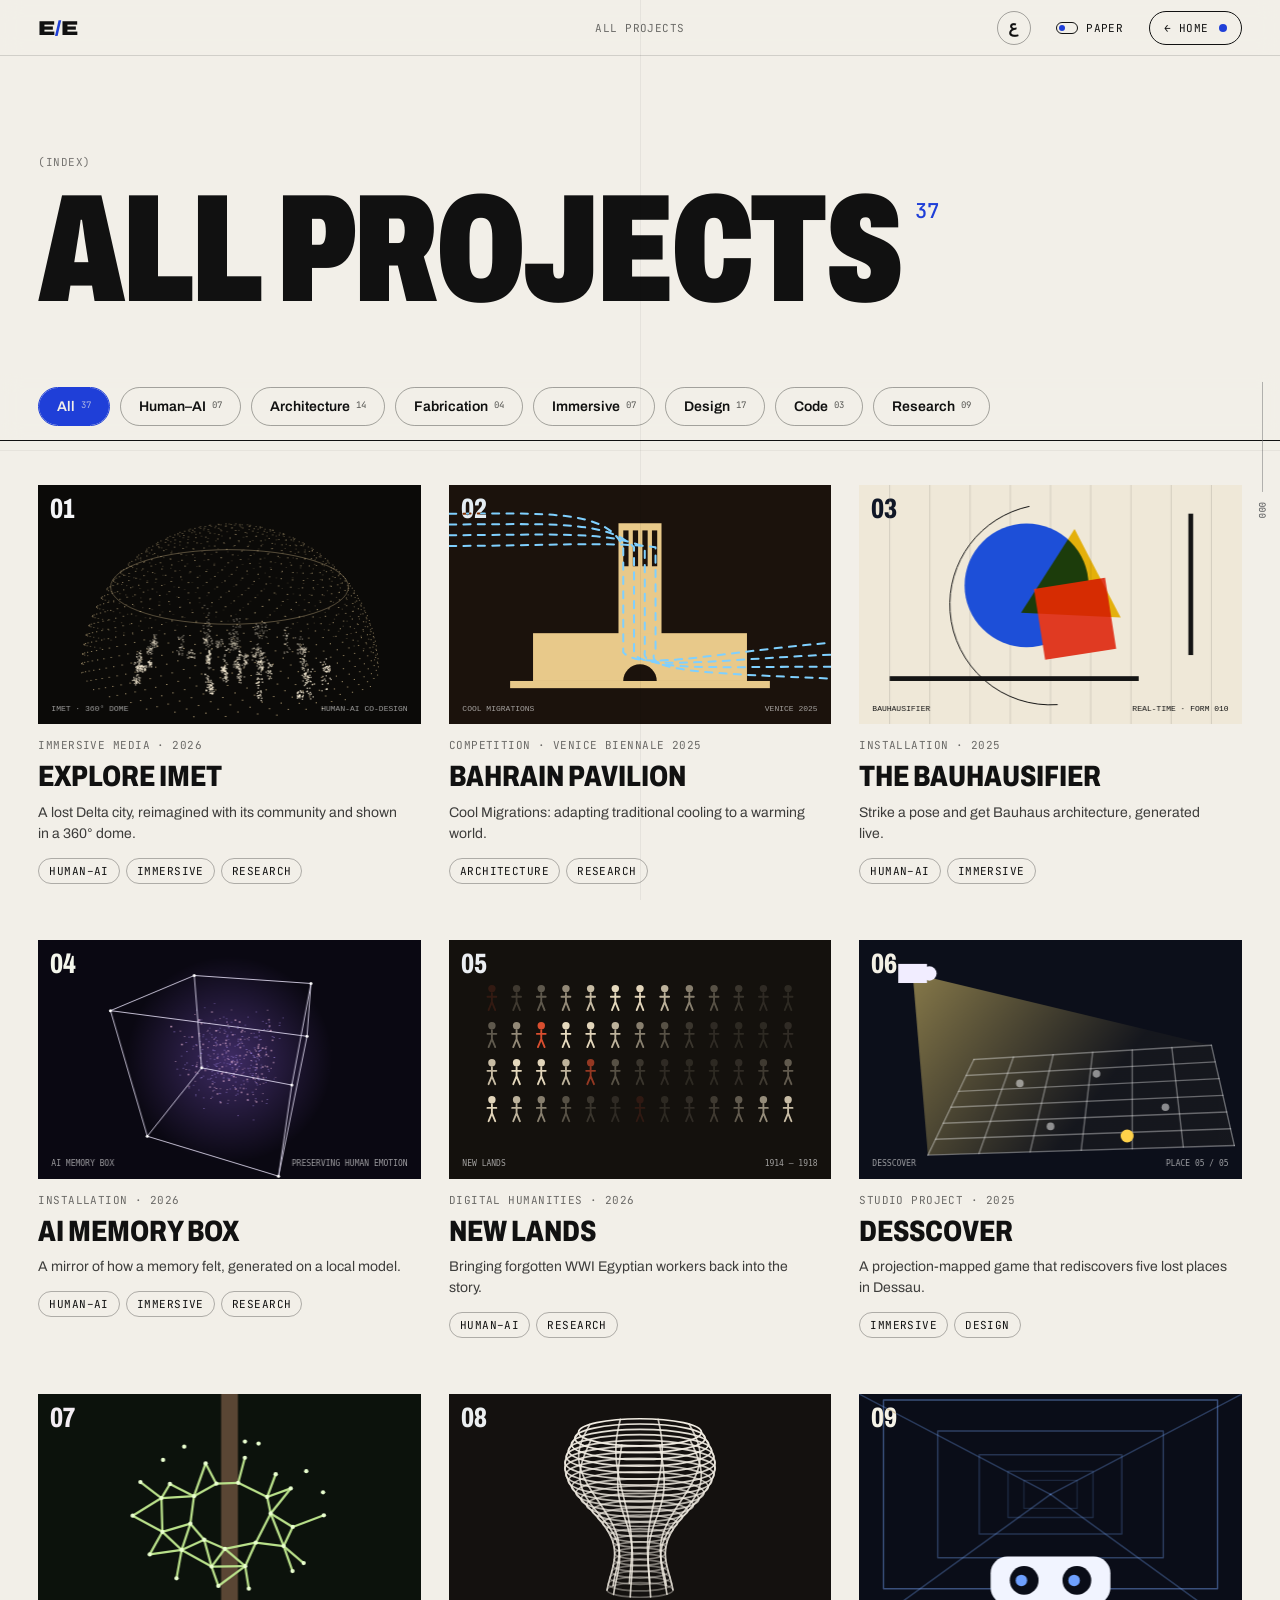
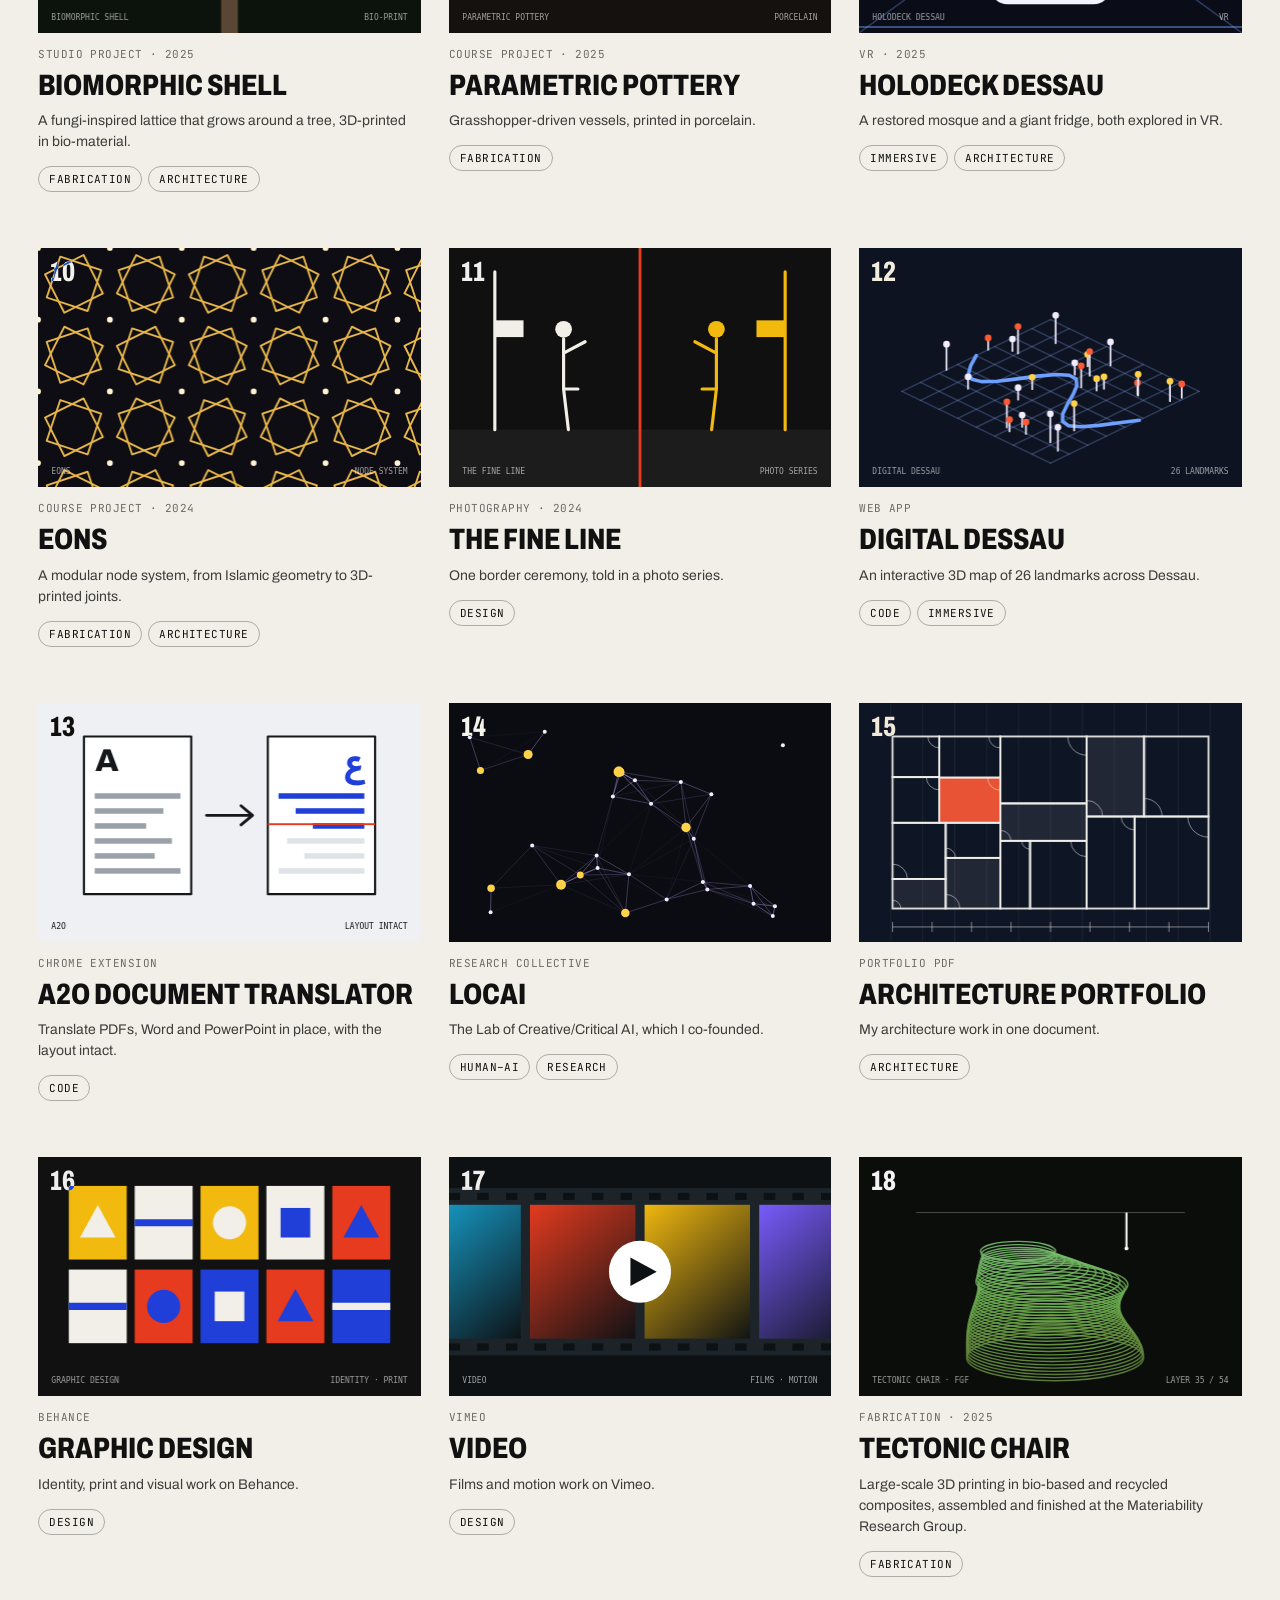
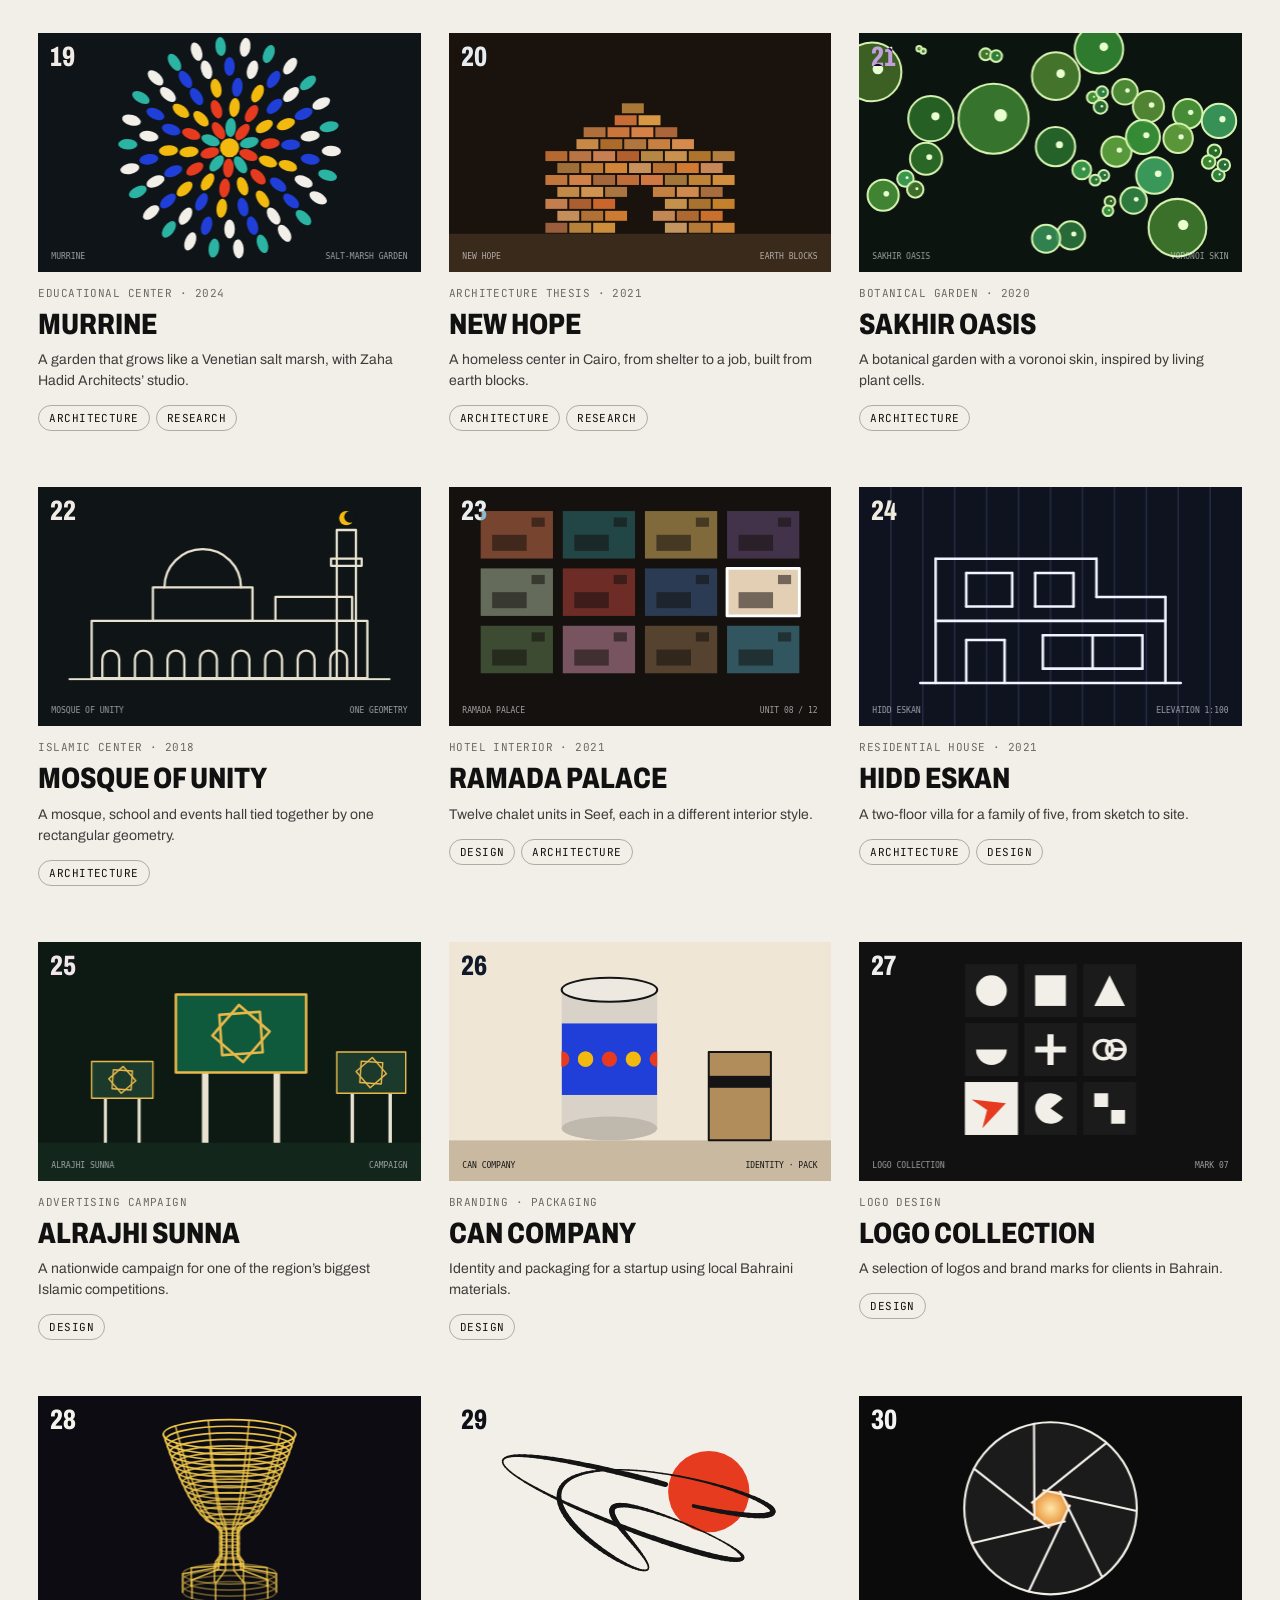
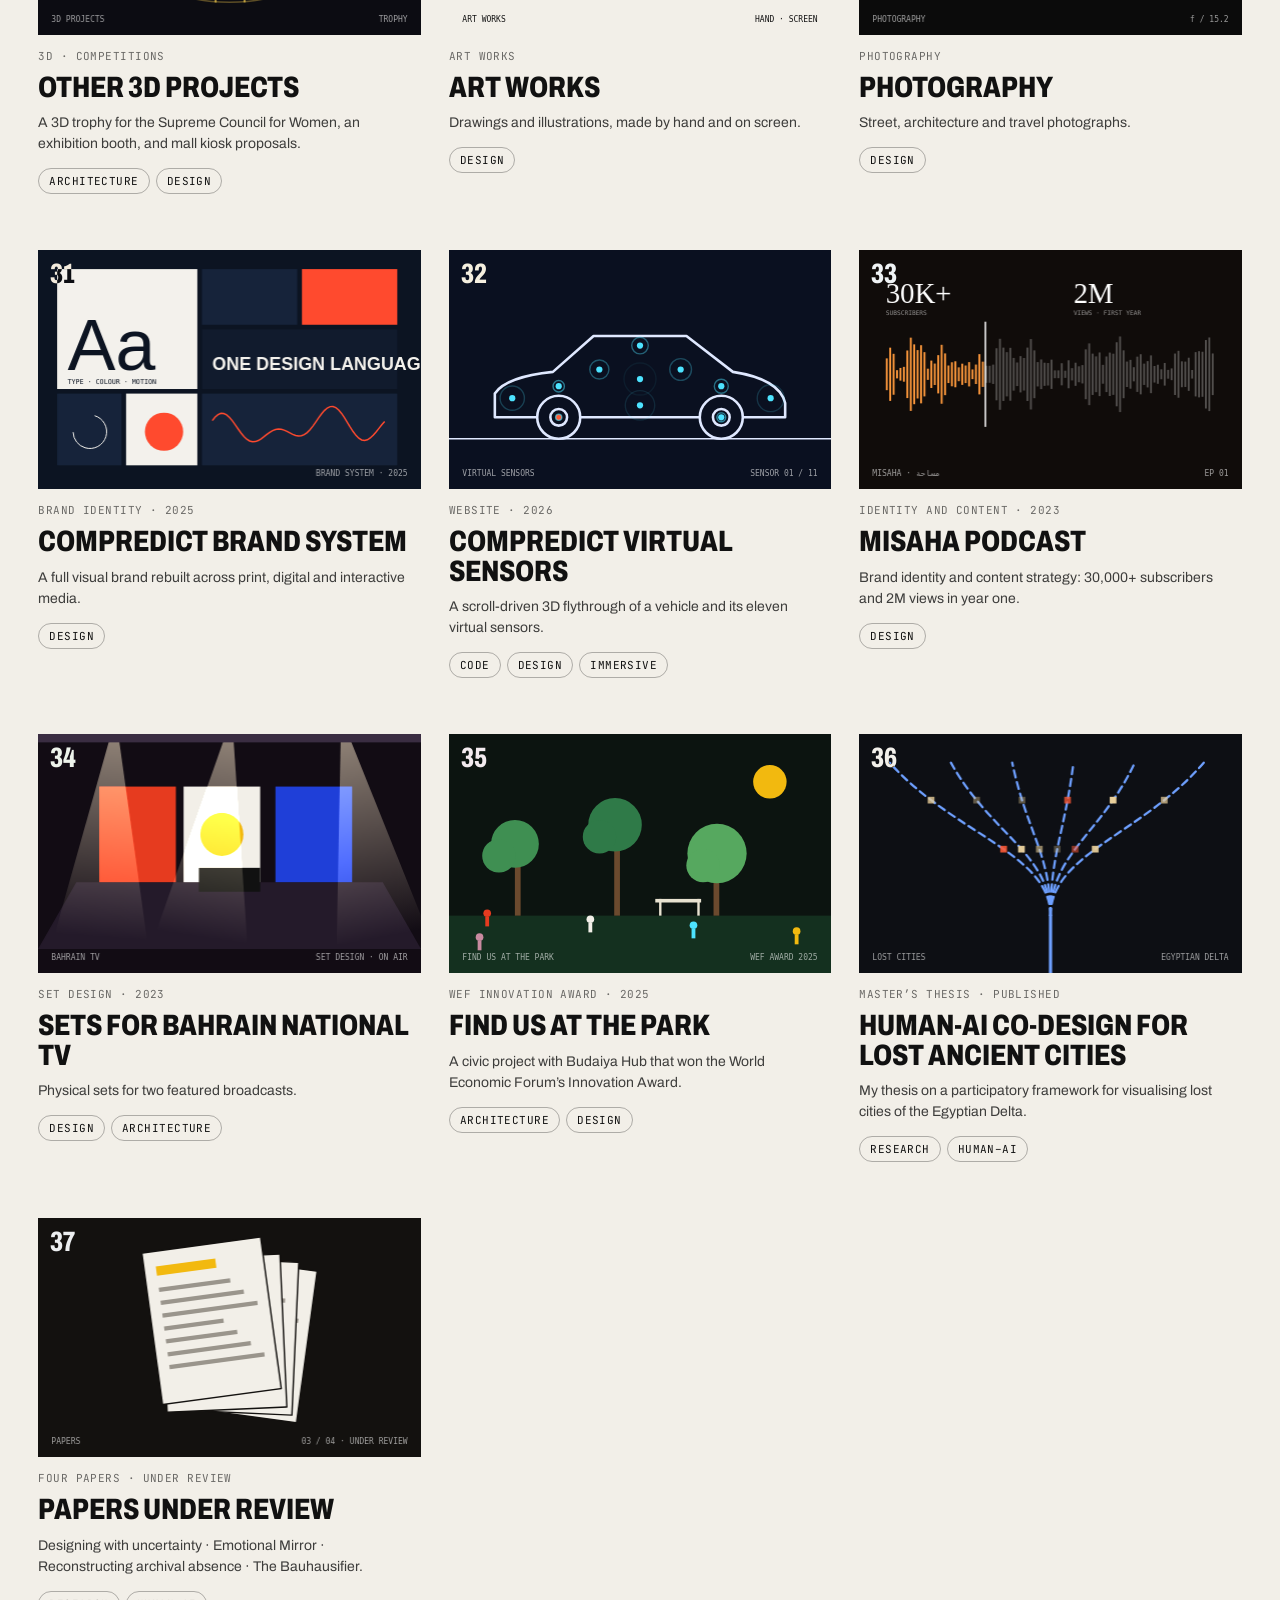
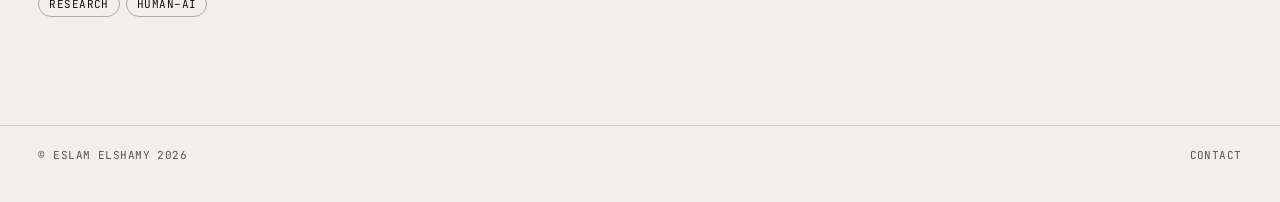
==== case.html @ 1b81bf46 "Add files via upload" ====
<!doctype html>
<html lang="en" dir="ltr">
<head>
<meta charset="utf-8">
<meta name="viewport" content="width=device-width, initial-scale=1">
<title>Case study — Eslam ElShamy</title>
<link rel="preconnect" href="https://fonts.googleapis.com">
<link rel="preconnect" href="https://fonts.gstatic.com" crossorigin>
<link href="https://fonts.googleapis.com/css2?family=Archivo:wdth,wght@62..125,100..900&family=JetBrains+Mono:wght@400;500&family=Readex+Pro:wght@300..700&display=swap" rel="stylesheet">
<link rel="stylesheet" href="style.css?v=31">
</head>
<body class="entering pp cs">

<div id="curtain" class="cols" aria-hidden="true"><i></i><i></i><i></i><i></i><i></i></div>
<div id="xh" aria-hidden="true"><i class="hx"></i><i class="vx"></i></div>
<div id="cur" aria-hidden="true"><span id="curT"></span></div>
<div id="xy" class="mono" aria-hidden="true">0000, 0000</div>
<div id="rail" aria-hidden="true"><i><b id="railF"></b></i><span id="pct" class="mono">000</span></div>

<header id="nav">
  <a href="index.html" class="mark leave" dir="ltr">E<span>/</span>E</a>
  <span class="mono nav-mid" id="csName"></span>
  <div class="nav-r">
    <button id="lang" type="button" aria-label="Switch language / تغيير اللغة" data-i18n="langBtn">ع</button>
    <button id="theme" class="mono" type="button" aria-label="Switch sheet colour"><i></i><span id="themeT">Paper</span></button>
    <a id="menuBtn" class="mono leave" href="projects.html"><span data-i18n="caseBack">← Projects</span><b></b></a>
  </div>
</header>

<main id="cs"></main>
<footer class="pp-foot mono"><span data-i18n="copyright">© Eslam ElShamy 2026</span><a href="index.html#contact" class="leave" data-i18n="nContact">Contact</a></footer>

<!-- image viewer -->
<div id="lb" hidden role="dialog" aria-modal="true">
  <button type="button" id="lbX" aria-label="Close">✕</button>
  <button type="button" id="lbP" aria-label="Previous">←</button>
  <figure><img id="lbI" alt=""><figcaption class="mono" id="lbC"></figcaption></figure>
  <button type="button" id="lbN" aria-label="Next">→</button>
</div>

<script src="i18n.js?v=31"></script>
<script src="case-data.js?v=31"></script>
<script src="shell.js?v=31"></script>
<script src="case.js?v=31"></script>
</body>
</html>
---- style.css ----
:root { --bg: 242 239 232; --ink: 17 17 17; --red: 230 59 31; --blue: 31 63 216; --yel: 242 185 15; --hot: var(--blue);
  --e: cubic-bezier(.19, 1, .22, 1); --io: cubic-bezier(.76, 0, .24, 1); --pad: clamp(18px, 3vw, 48px); }
:root.blue { --bg: 18 44 198; --ink: 244 243 238; --hot: var(--yel); }

* { box-sizing: border-box; margin: 0; padding: 0; }
html { -webkit-text-size-adjust: 100%; }
body { background: rgb(var(--bg)); color: rgb(var(--ink)); font-family: 'Archivo', system-ui, sans-serif; font-variation-settings: 'wdth' 100; overflow-x: clip; -webkit-font-smoothing: antialiased; }
body.loading, body.menu { overflow: hidden; }
a { color: inherit; text-decoration: none; } button { font: inherit; color: inherit; background: none; border: 0; cursor: pointer; }
.mono { font-family: 'JetBrains Mono', ui-monospace, monospace; font-size: 11px; letter-spacing: .04em; text-transform: uppercase; }
::selection { background: rgb(var(--hot)); color: rgb(var(--bg)); }
@media (hover: hover) and (pointer: fine) { body, a, button { cursor: none; } }
@media (max-width: 767px) { .hide-m { display: none !important; } }

/* theme wipe */
::view-transition-old(root), ::view-transition-new(root) { animation: none; mix-blend-mode: normal; }
::view-transition-new(root) { animation: wipe .9s var(--io); }
@keyframes wipe { from { clip-path: circle(0 at var(--tx, 50%) var(--ty, 0%)); } to { clip-path: circle(150vmax at var(--tx, 50%) var(--ty, 0%)); } }

/* ---------- loader ---------- */
#loader { position: fixed; inset: 0; z-index: 1000; color: rgb(var(--bg)); pointer-events: none; }
.cols { position: absolute; inset: 0; display: grid; grid-template-columns: repeat(5, 1fr); }
.cols i { background: rgb(var(--ink)); transform-origin: top; transition: transform 1s var(--io); margin-right: -1px; }
#loader.done .cols i { transform: scaleY(0); }
.cols i:nth-child(2) { transition-delay: .07s; } .cols i:nth-child(3) { transition-delay: .14s; } .cols i:nth-child(4) { transition-delay: .21s; } .cols i:nth-child(5) { transition-delay: .28s; }
.ld-top { position: absolute; top: var(--pad); left: var(--pad); right: var(--pad); display: flex; justify-content: space-between; transition: opacity .3s; }
.ld-bar { position: absolute; left: var(--pad); right: var(--pad); bottom: calc(var(--pad) + 22vw); height: 1px; background: rgb(var(--bg) / .25); transition: opacity .3s; }
.ld-bar i { display: block; height: 100%; width: 100%; background: rgb(var(--bg)); transform: scaleX(0); transform-origin: left; }
.ld-num { position: absolute; left: var(--pad); bottom: calc(var(--pad) - 2vw); font-size: 24vw; line-height: .8; font-weight: 800; font-variation-settings: 'wdth' 70; letter-spacing: -.03em; transition: transform .7s var(--io), opacity .3s .2s; }
#loader.done .ld-top, #loader.done .ld-bar { opacity: 0; } #loader.done .ld-num { transform: translateY(-40%); opacity: 0; }

/* ---------- cursor ---------- */
#xh i { position: fixed; z-index: 890; background: rgb(var(--ink) / .09); pointer-events: none; }
#xh .hx { left: 0; right: 0; top: 0; height: 1px; } #xh .vx { top: 0; bottom: 0; left: 0; width: 1px; }
#cur { position: fixed; top: 0; left: 0; z-index: 900; pointer-events: none; opacity: 0; }
#cur span { position: absolute; top: 0; left: 0; display: grid; place-items: center; width: 10px; height: 10px; transform: translate(-50%, -50%); background: rgb(var(--hot)); color: rgb(var(--bg));
  font: 500 10px 'JetBrains Mono', monospace; letter-spacing: .06em; text-transform: uppercase; white-space: nowrap; overflow: hidden; text-indent: -99px;
  transition: width .45s var(--e), height .45s var(--e), border-radius .45s var(--e), background .3s; }
#cur.on { opacity: 1; }
#cur.link span { width: 34px; height: 34px; border-radius: 50%; background: rgb(var(--hot) / .5); }
#cur.tag span { width: 78px; height: 78px; border-radius: 50%; text-indent: 0; }
#cur.down span { width: 6px; height: 6px; }
#chip { position: fixed; top: 0; left: 0; z-index: 880; pointer-events: none; padding: 9px 14px; background: rgb(var(--hot)); color: rgb(var(--bg)); opacity: 0; transition: opacity .25s; will-change: transform; }
#chip.on { opacity: 1; }
#toast { position: fixed; left: 50%; bottom: 60px; z-index: 950; padding: 12px 18px; background: rgb(var(--ink)); color: rgb(var(--bg)); transform: translate(-50%, 200%); opacity: 0; transition: transform .6s var(--e), opacity .3s; }
#toast.on { transform: translate(-50%, 0); opacity: 1; }
@media (hover: none), (pointer: coarse) { #xh, #cur, #chip { display: none; } }

/* ---------- nav ---------- */
#nav { position: fixed; top: 0; left: 0; right: 0; z-index: 800; height: 56px; padding: 0 var(--pad); display: flex; align-items: center; justify-content: space-between;
  background: rgb(var(--bg) / .82); backdrop-filter: blur(10px); -webkit-backdrop-filter: blur(10px); border-bottom: 1px solid rgb(var(--ink) / .14); transition: transform .6s var(--e); }
#nav.hide { transform: translateY(-100%); }
.mark { font-weight: 900; font-size: 20px; letter-spacing: -.02em; font-variation-settings: 'wdth' 125; } .mark span { color: rgb(var(--hot)); display: inline-block; transition: transform .5s var(--e); }
.mark:hover span { transform: rotate(180deg) scale(1.3); }
.nav-mid { position: absolute; left: 50%; transform: translateX(-50%); opacity: .6; }
.nav-r { display: flex; align-items: center; gap: clamp(14px, 2vw, 30px); }
.clock { opacity: .6; font-variant-numeric: tabular-nums; }
#theme { display: flex; align-items: center; gap: 8px; }
#theme i { width: 22px; height: 12px; border: 1px solid currentColor; border-radius: 12px; position: relative; }
#theme i::after { content: ''; position: absolute; top: 2px; left: 2px; width: 6px; height: 6px; border-radius: 50%; background: rgb(var(--hot)); transition: transform .5s var(--e); }
.blue #theme i::after { transform: translateX(10px); }
#menuBtn { display: flex; align-items: center; gap: 10px; padding: 9px 14px; border: 1px solid rgb(var(--ink)); border-radius: 30px; transition: background .3s, color .3s; }
#menuBtn:hover, body.menu #menuBtn { background: rgb(var(--ink)); color: rgb(var(--bg)); }
#menuBtn b { width: 8px; height: 8px; background: rgb(var(--hot)); transition: transform .6s var(--e), border-radius .6s; }
body.menu #menuBtn b { transform: rotate(135deg); border-radius: 50%; }

/* ---------- menu ---------- */
#menu { position: fixed; inset: 0; z-index: 700; visibility: hidden; color: rgb(var(--bg)); transition: visibility 0s 1s; }
#menu .cols i { transform: scaleY(0); }
body.menu #menu { visibility: visible; transition-delay: 0s; } body.menu #menu .cols i { transform: none; }
.menu-in { position: absolute; left: var(--pad); right: var(--pad); top: 50%; transform: translateY(-50%); display: flex; flex-direction: column; }
.menu-in a { display: flex; align-items: baseline; gap: 2vw; overflow: hidden; font-size: clamp(44px, 9.5vh, 120px); line-height: 1.02; font-weight: 800; text-transform: uppercase; font-variation-settings: 'wdth' 80; border-bottom: 1px solid rgb(var(--bg) / .18);
  transition: font-variation-settings .6s var(--e), padding .6s var(--e), color .3s; }
.menu-in a > * { transform: translateY(110%); transition: transform .5s var(--io); }
body.menu .menu-in a > * { transform: none; transition: transform 1s var(--e); transition-delay: calc(.35s + var(--i) * .06s); }
.menu-in a:hover { font-variation-settings: 'wdth' 125; padding-left: 2vw; color: rgb(var(--yel)); }
.menu-in small { opacity: .6; width: 3em; }
.menu-foot { position: absolute; left: var(--pad); right: var(--pad); bottom: var(--pad); display: flex; gap: 30px; flex-wrap: wrap; opacity: 0; transition: opacity .3s; }
body.menu .menu-foot { opacity: .8; transition: opacity .6s .8s; }
.menu-foot a:hover { color: rgb(var(--yel)); }

/* ---------- marquee ---------- */
.marquee { border-block: 1px solid rgb(var(--ink)); overflow: hidden; padding: 14px 0; background: rgb(var(--ink)); color: rgb(var(--bg)); }
.mq-in { display: flex; white-space: nowrap; will-change: transform; font-size: clamp(22px, 3.2vw, 48px); font-weight: 600; text-transform: uppercase; font-variation-settings: 'wdth' 120; }
.mq-in span { padding-right: .6em; } .mq-in i { font-style: normal; color: rgb(var(--yel)); padding-right: .6em; display: inline-block; }

/* ---------- work ---------- */
#work { position: relative; }
.pin { position: sticky; top: 0; height: 100vh; height: 100svh; overflow: hidden; padding-top: 56px; display: flex; align-items: center; }
.pin.drag { user-select: none; }
.track { display: flex; align-items: center; gap: 9vw; padding: 0 12vw 0 var(--pad); will-change: transform; }
.lead { flex: none; width: 34vw; }
.lead h2 { font-size: 13vw; line-height: .8; font-weight: 900; text-transform: uppercase; font-variation-settings: 'wdth' 68; margin: 3vh 0; letter-spacing: -.02em; }
.lead p { opacity: .65; }
.card { position: relative; flex: none; width: 74vw; height: 66vh; display: grid; grid-template-columns: 1.55fr 1fr; gap: 3vw; }
.num { position: absolute; z-index: 3; top: -9vh; left: -3.5vw; font-size: 22vh; line-height: 1; font-weight: 900; font-variation-settings: 'wdth' 70; color: transparent; -webkit-text-stroke: 1.5px rgb(var(--ink)); pointer-events: none; will-change: transform; }
.card:nth-child(3n+2) .num { -webkit-text-stroke-color: rgb(var(--hot)); }
.frame { position: relative; display: block; overflow: hidden; background: #0d0d0d; clip-path: inset(100% 0 0 0); transition: clip-path 1.3s var(--io); transform: perspective(1200px) rotateX(var(--rx, 0deg)) rotateY(var(--ry, 0deg)); will-change: transform; }
.card.in .frame { clip-path: inset(0); }
.frame canvas { position: absolute; inset: 0; width: 100%; height: 100%; transform: scale(1.25); transition: transform 1.6s var(--e); }
.card.in .frame canvas { transform: scale(1.02); } .card.in .frame:hover canvas { transform: scale(1.1); }
.frame .tag { position: absolute; left: 0; bottom: 0; padding: 10px 14px; background: rgb(var(--hot)); color: rgb(var(--bg)); transform: translateY(101%); transition: transform .5s var(--e); }
.frame:hover .tag { transform: none; }
.info { display: flex; flex-direction: column; justify-content: flex-end; min-width: 0; }
.info h3 { font-size: clamp(30px, 4.2vw, 76px); line-height: .88; font-weight: 800; text-transform: uppercase; font-variation-settings: 'wdth' 75; letter-spacing: -.01em; overflow-wrap: anywhere; }
.info h3 span { display: block; overflow: hidden; } .info h3 b { display: block; font-weight: inherit; transform: translateY(105%); transition: transform 1.1s var(--e) .25s; }
.card.in .info h3 b { transform: none; } .info h3 span + span b { transition-delay: .33s; color: rgb(var(--hot)); }
.info dl { margin: 22px 0 16px; border-top: 1px solid rgb(var(--ink)); }
.info dl div { display: flex; justify-content: space-between; gap: 16px; padding: 9px 0; border-bottom: 1px solid rgb(var(--ink) / .2); } .info dt { opacity: .55; } .info dd { text-align: right; }
.info p { font-size: clamp(13px, 1vw, 16px); line-height: 1.45; opacity: 0; transform: translateY(14px); transition: opacity .8s .5s, transform 1s var(--e) .5s; }
.card.in .info p { opacity: .85; transform: none; }
.ruler { position: absolute; left: var(--pad); right: var(--pad); bottom: 26px; height: 22px; border-bottom: 1px solid rgb(var(--ink)); display: flex; justify-content: space-between; align-items: flex-end; }
.ruler button { position: relative; width: 1px; height: 8px; background: rgb(var(--ink)); }
.ruler button::before { content: ''; position: absolute; inset: -14px -16px -6px; }
.ruler button span { position: absolute; bottom: 12px; left: 50%; transform: translateX(-50%); opacity: .45; transition: opacity .3s, color .3s; }
.ruler button.on span, .ruler button:hover span { opacity: 1; color: rgb(var(--hot)); }
#rulerM { position: absolute; left: 0; bottom: -4px; width: 7px; height: 7px; margin-left: -3.5px; background: rgb(var(--hot)); transform: rotate(45deg); }

/* ---------- shared section bits ---------- */
.pad { padding: 16vh var(--pad) 4vh; }
.sh { position: relative; display: flex; align-items: flex-end; gap: 2vw; padding-bottom: 20px; margin-bottom: 0; }
.sh h2 { font-size: clamp(48px, 9vw, 150px); line-height: .82; font-weight: 800; text-transform: uppercase; font-variation-settings: 'wdth' 72; letter-spacing: -.02em; clip-path: inset(0 0 100% 0); transform: translateY(30%); transition: clip-path 1.2s var(--io), transform 1.2s var(--io); }
.sh h2 em { font-style: normal; color: rgb(var(--hot)); }
.sh .mono { padding-bottom: .8em; opacity: .6; }
.sh i { position: absolute; left: 0; right: 0; bottom: 0; height: 1px; background: rgb(var(--ink)); transform: scaleX(0); transform-origin: left; transition: transform 1.4s var(--io) .2s; }
.sh.in h2 { clip-path: inset(0); transform: none; } .sh.in i { transform: none; }
.rv:not(.sh) { opacity: 0; transform: translateY(40px); transition: opacity 1s, transform 1.3s var(--e); } .rv.in:not(.sh) { opacity: 1; transform: none; }

/* experience rows */
.xrow { position: relative; display: grid; grid-template-columns: 24ch 1.3fr 1fr 2ch; gap: 2vw; align-items: baseline; padding: 22px 12px; border-bottom: 1px solid rgb(var(--ink) / .25); isolation: isolate; transition: color .35s, padding .6s var(--e); }
.xrow::before { content: ''; position: absolute; inset: 0; background: rgb(var(--ink)); transform: scaleY(0); transform-origin: var(--o, bottom); transition: transform .5s var(--e); z-index: -1; }
.xrow:hover { color: rgb(var(--bg)); padding-left: 28px; } .xrow:hover::before { transform: none; }
.xrow b { font-size: clamp(20px, 2.6vw, 40px); font-weight: 700; font-variation-settings: 'wdth' 90; line-height: 1; transition: font-variation-settings .6s var(--e); }
.xrow:hover b { font-variation-settings: 'wdth' 120; }
.xrow .org { font-size: clamp(14px, 1.3vw, 20px); } .xrow .yr { opacity: .6; } .xrow .ar { transition: transform .5s var(--e); } .xrow:hover .ar { transform: rotate(45deg); color: rgb(var(--yel)); }

/* research accordion */
.rrow { border-bottom: 1px solid rgb(var(--ink) / .25); }
.rrow > button { width: 100%; display: grid; grid-template-columns: 5ch 1fr auto 24px; gap: 2vw; align-items: center; text-align: left; padding: 20px 12px; transition: padding .6s var(--e); }
.rrow > button:hover { padding-left: 28px; }
.rrow .t { font-size: clamp(16px, 1.7vw, 26px); font-weight: 500; line-height: 1.2; }
.rrow .kind { padding: 5px 10px; border: 1px solid currentColor; border-radius: 20px; font-size: 10px; transition: background .3s, color .3s, border-color .3s; }
.rrow.open .kind, .rrow > button:hover .kind { background: rgb(var(--hot)); border-color: rgb(var(--hot)); color: rgb(var(--bg)); }
.rrow .pm { position: relative; width: 14px; height: 14px; justify-self: end; transition: transform .6s var(--e); }
.rrow .pm::before, .rrow .pm::after { content: ''; position: absolute; left: 0; right: 0; top: 6.5px; height: 1px; background: currentColor; transition: transform .6s var(--e); }
.rrow .pm::after { transform: rotate(90deg); } .rrow.open .pm { transform: rotate(180deg); } .rrow.open .pm::after { transform: rotate(0); }
.rrow .more { display: grid; grid-template-rows: 0fr; transition: grid-template-rows .7s var(--e); }
.rrow.open .more { grid-template-rows: 1fr; }
.rrow .more > div { overflow: hidden; } .rrow .more p { padding: 0 12px 24px calc(5ch + 2vw + 12px); max-width: 70ch; font-size: 15px; line-height: 1.5; opacity: .75; }
.rrow .more a { display: inline-block; margin-top: 10px; border-bottom: 1px solid currentColor; }

/* about */
.about { display: grid; grid-template-columns: minmax(220px, 26vw) 1fr; gap: 7vw; padding-top: 8vh; align-items: start; }
.arch-wrap { position: sticky; top: 100px; }
.arch { position: relative; aspect-ratio: 3/4; border-radius: 999px 999px 0 0; overflow: hidden; background: rgb(var(--ink)); color: rgb(var(--bg)); }
.arch img { position: absolute; inset: 0; width: 100%; height: 100%; object-fit: cover; z-index: 1; filter: grayscale(1) contrast(1.05); transition: filter .6s, transform 1.2s var(--e); } .arch:hover img { filter: none; transform: scale(1.05); }
.arch-ph { position: absolute; inset: 0; display: flex; flex-direction: column; align-items: center; justify-content: center; gap: 10px; }
.arch-ph b { font-size: 8vw; font-weight: 900; font-variation-settings: 'wdth' 125; line-height: 1; } .arch-ph span { opacity: .5; text-transform: none; font-size: 9px; }
.badge { position: absolute; z-index: 2; width: 46%; right: -18%; bottom: -10%; animation: turn 18s linear infinite; }
.badge text { font: 500 12.5px 'JetBrains Mono', monospace; letter-spacing: .12em; text-transform: uppercase; fill: rgb(var(--ink)); }
@keyframes turn { to { transform: rotate(360deg); } }
.state { font-size: clamp(22px, 3.1vw, 52px); line-height: 1.12; font-weight: 500; font-variation-settings: 'wdth' 88; letter-spacing: -.01em; }
.state span { opacity: .14; transition: opacity .4s; } .state span.on { opacity: 1; }
.stats { display: grid; grid-template-columns: repeat(4, 1fr); margin-top: 9vh; border-top: 1px solid rgb(var(--ink)); }
.stats div { padding: 18px 14px 0 0; } .stats div + div { padding-left: 14px; border-left: 1px solid rgb(var(--ink) / .25); }
.stats b { display: block; font-size: clamp(48px, 7vw, 110px); line-height: .9; font-weight: 800; font-variation-settings: 'wdth' 70; font-variant-numeric: tabular-nums; }
.stats span { display: block; margin-top: 10px; opacity: .65; line-height: 1.5; }

/* contact */
#contact { position: relative; margin-top: 18vh; padding: 12vh var(--pad) 0; background: rgb(var(--ink)); color: rgb(var(--bg)); overflow: hidden; }
#contact > .mono { opacity: .6; }
#mail { display: block; margin: 5vh 0 6vh; text-align: left; font-size: clamp(34px, 9.2vw, 170px); line-height: .9; font-weight: 800; font-variation-settings: 'wdth' 70; letter-spacing: -.02em; text-transform: uppercase; transition: font-variation-settings .9s var(--e), color .4s; }
#mail span { display: inline-block; } #mail:hover { font-variation-settings: 'wdth' 84; color: rgb(var(--yel)); }
.c-row { display: flex; gap: 14px; flex-wrap: wrap; }
.btn { position: relative; display: inline-block; padding: 18px 28px; border: 1px solid rgb(var(--bg)); border-radius: 60px; background: rgb(var(--bg)); color: rgb(var(--ink)); overflow: hidden; font-weight: 600; isolation: isolate; will-change: transform; transition: color .4s; }
.btn.ghost { background: none; color: rgb(var(--bg)); }
.btn::before { content: ''; position: absolute; left: -10%; right: -10%; top: 0; height: 300%; border-radius: 50%; background: rgb(var(--yel)); transform: translateY(40%); transition: transform .7s var(--e); z-index: -1; }
.btn:hover::before { transform: translateY(-30%); } .btn:hover { color: #111; }
.btn span { display: inline-block; will-change: transform; }
.giant { margin: 10vh -2vw -5.5vw; font-size: 27.5vw; line-height: .8; font-weight: 900; font-variation-settings: 'wdth' 100; letter-spacing: -.03em; white-space: nowrap; color: transparent; -webkit-text-stroke: 1.5px rgb(var(--bg) / .55); will-change: transform; user-select: none; }
#contact footer { position: absolute; left: var(--pad); right: var(--pad); bottom: 14px; display: flex; justify-content: space-between; mix-blend-mode: difference; color: #fff; }
#contact footer a:hover { color: rgb(var(--yel)); }

#status { position: fixed; left: var(--pad); right: var(--pad); bottom: 8px; z-index: 600; display: flex; justify-content: space-between; pointer-events: none; mix-blend-mode: difference; color: #fff; opacity: .7; font-size: 10px; font-variant-numeric: tabular-nums; }

@media (max-width: 767px) {
  .nav-mid { display: none; } #name { font-size: 21vw; }
  .hero-bot { grid-template-columns: 1fr; gap: 12px; } .loc { text-align: left; } .roles { flex-wrap: wrap; }
  .track { gap: 14vw; } .lead { width: 70vw; } .lead h2 { font-size: 24vw; }
  .card { width: 84vw; height: auto; grid-template-columns: 1fr; gap: 18px; } .frame { aspect-ratio: 4/3; } .num { font-size: 22vw; top: -13vw; left: -2vw; } .info dl { margin: 12px 0 10px; }
  .xrow { grid-template-columns: 1fr 2ch; gap: 4px 10px; } .xrow .yr { grid-column: 1 / -1; } .xrow .org { grid-column: 1; }
  .rrow > button { grid-template-columns: 4ch 1fr 20px; } .rrow .kind { display: none; } .rrow .more p { padding-left: 12px; }
  .about { grid-template-columns: 1fr; } .arch-wrap { position: relative; top: 0; width: 60vw; } .arch-ph b { font-size: 20vw; }
  .stats { grid-template-columns: 1fr 1fr; row-gap: 26px; } .stats div:nth-child(3) { padding-left: 0; border-left: 0; }
  #status #xy { visibility: hidden; }
}
@media (prefers-reduced-motion: reduce) { *, ::before, ::after { animation-duration: 1ms !important; transition-duration: 1ms !important; transition-delay: 0s !important; } }

/* ---------- v2.1: contact form ---------- */
.c-head { margin: 4vh 0 8vh; font-size: clamp(48px, 9vw, 150px); line-height: .85; font-weight: 800; text-transform: uppercase; font-variation-settings: 'wdth' 72; letter-spacing: -.02em; }
.c-grid { display: grid; grid-template-columns: 1.5fr 1fr; gap: 8vw; align-items: start; }
.f-row2 { display: grid; grid-template-columns: 1fr 1fr; gap: 32px; }
.fld { position: relative; display: block; margin-bottom: 32px; }
.fld span { display: block; opacity: .55; transition: opacity .3s, color .3s, transform .5s var(--e); }
.fld input, .fld textarea { width: 100%; padding: 12px 0; background: none; border: 0; border-bottom: 1px solid rgb(var(--bg) / .3); border-radius: 0; color: rgb(var(--bg)); font: 500 clamp(18px, 1.6vw, 24px) 'Archivo', sans-serif; outline: none; resize: none; }
.fld i { position: absolute; left: 0; right: 0; bottom: 0; height: 2px; background: rgb(var(--yel)); transform: scaleX(0); transform-origin: left; transition: transform .7s var(--e); }
.fld:focus-within i { transform: none; } .fld:focus-within span { opacity: 1; color: rgb(var(--yel)); transform: translateX(6px); }
button.btn { font-family: inherit; font-size: inherit; } .btn:disabled { opacity: .35; pointer-events: none; }
.dim { opacity: .55; }
#mail { display: block; margin: 12px 0 14px; font-size: clamp(22px, 2.5vw, 40px); line-height: 1.1; font-weight: 700; text-transform: none; letter-spacing: -.01em; font-variation-settings: 'wdth' 90; }
#mail:hover { font-variation-settings: 'wdth' 104; }
.c-row { margin-top: 34px; }
@media (hover: hover) and (pointer: fine) { input, textarea { cursor: none; } }
@media (max-width: 767px) {
  .c-grid { grid-template-columns: 1fr; gap: 50px; } .f-row2 { grid-template-columns: 1fr; gap: 0; }
}

/* ---------- v2.2: point-cloud front page ---------- */
#hero { position: relative; height: 100vh; height: 100svh; min-height: 560px; overflow: hidden; }
#pts { position: absolute; inset: 0; width: 100%; height: 100%; }
.sr { position: absolute; width: 1px; height: 1px; overflow: hidden; clip-path: inset(50%); white-space: nowrap; }
.hero-c { position: absolute; left: 0; right: 0; top: 62%; display: flex; justify-content: center; padding: 0 var(--pad); pointer-events: none; }
.tagline { max-width: 40ch; text-align: center; font-size: clamp(15px, 1.4vw, 21px); line-height: 1.5; opacity: 0; transform: translateY(16px); transition: opacity 1.2s 1.6s, transform 1.4s var(--e) 1.6s; }
.ready .tagline { opacity: .78; transform: none; }
.hero-b { position: absolute; left: var(--pad); right: var(--pad); bottom: 26px; display: grid; grid-template-columns: 1fr auto 1fr; align-items: center; opacity: 0; transition: opacity 1s 2s; }
.ready .hero-b { opacity: .6; } .hero-b > :last-child { text-align: end; }
.scroll { animation: nudge 2.2s ease-in-out infinite; }
@keyframes nudge { 50% { transform: translateY(4px); } }
#xh i { background: rgb(var(--ink) / .05); }

/* nav: language switch */
#lang { width: 34px; height: 34px; border: 1px solid rgb(var(--ink) / .35); border-radius: 50%; font: 600 13px/1 'Readex Pro', 'Archivo', sans-serif; transition: background .3s, color .3s, transform .6s var(--e); }
#lang:hover { background: rgb(var(--ink)); color: rgb(var(--bg)); transform: rotate(-12deg); }

/* coordinates ride with the cursor; progress sits on the sheet edge */
#xy { position: fixed; top: 0; left: 0; z-index: 895; pointer-events: none; font-size: 9px; color: #fff; mix-blend-mode: difference; opacity: 0; transition: opacity .3s; font-variant-numeric: tabular-nums; white-space: nowrap; }
#xy.on { opacity: .6; }
@media (hover: none), (pointer: coarse) { #xy { display: none; } }
#rail { position: fixed; z-index: 600; inset-inline-end: 12px; top: 50%; transform: translateY(-50%); display: flex; flex-direction: column; align-items: center; gap: 10px; pointer-events: none; color: #fff; mix-blend-mode: difference; }
#rail i { width: 1px; height: 110px; background: rgb(255 255 255 / .28); }
#rail b { display: block; width: 3px; margin-left: -1px; height: 100%; background: #fff; transform: scaleY(0); transform-origin: top; }
#rail span { font-size: 9px; opacity: .75; font-variant-numeric: tabular-nums; writing-mode: vertical-rl; }
#rulerM { left: auto; inset-inline-start: 0; margin-left: 0; margin-inline-start: -3.5px; }
@media (max-width: 767px) { .hero-b { grid-template-columns: 1fr auto; } #rail { inset-inline-end: 5px; } #rail i { height: 70px; } }

/* ---------- v2.2: Arabic / right-to-left ---------- */
[lang=ar] body { font-family: 'Readex Pro', 'Archivo', system-ui, sans-serif; }
[lang=ar] * { letter-spacing: 0 !important; }
[lang=ar] .mono { font-family: 'Readex Pro', 'JetBrains Mono', monospace; font-size: 13px; }
[lang=ar] [dir=ltr].mono, [lang=ar] .num, [lang=ar] #xy, [lang=ar] #pct, [lang=ar] .ld-num, [lang=ar] .mark, [lang=ar] .giant, [lang=ar] #mail, [lang=ar] .ruler .mono, [lang=ar] .menu-in small, [lang=ar] .sh > .mono, [lang=ar] .stats b, [lang=ar] .rrow > button > .mono:first-child { font-family: 'Archivo', sans-serif; }
[lang=ar] [dir=ltr] { font-family: 'Archivo', sans-serif; } [lang=ar] .mono[dir=ltr], [lang=ar] dd[dir=ltr], [lang=ar] #clock { font-family: 'JetBrains Mono', monospace; font-size: 11px; }
[lang=ar] .sh h2, [lang=ar] .c-head, [lang=ar] .lead h2 { line-height: 1.25; font-weight: 700; }
[lang=ar] .sh h2 { padding-bottom: .12em; } [lang=ar] .lead h2 { font-size: 9vw; }
[lang=ar] .info h3 { line-height: 1.25; font-weight: 700; font-size: clamp(26px, 3.2vw, 58px); } [lang=ar] .info h3 span { padding-bottom: .15em; }
[lang=ar] .menu-in a { line-height: 1.35; font-weight: 700; font-size: clamp(38px, 8vh, 100px); }
[lang=ar] .xrow b { line-height: 1.3; font-weight: 600; } [lang=ar] .state { line-height: 1.5; font-size: clamp(20px, 2.6vw, 44px); }
[lang=ar] .mq-in { font-weight: 500; } [lang=ar] .tagline { line-height: 1.8; } [lang=ar] .info p, [lang=ar] .rrow .more p { line-height: 1.8; }
[lang=ar] .fld input, [lang=ar] .fld textarea { font-family: 'Readex Pro', sans-serif; } [lang=ar] #cur span { font-family: 'Readex Pro', sans-serif; font-size: 12px; }
[lang=ar] #lang { font-family: 'Archivo', sans-serif; font-size: 11px; }
[dir=rtl] .num { left: auto; right: -3.5vw; }
[dir=rtl] .track { padding: 0 var(--pad) 0 12vw; }
[dir=rtl] .sh i, [dir=rtl] .fld i, [dir=rtl] .ld-bar i { transform-origin: right; }
[dir=rtl] .menu-in a:hover { padding-left: 0; padding-right: 2vw; } [dir=rtl] .xrow:hover { padding-left: 12px; padding-right: 28px; } [dir=rtl] .rrow > button:hover { padding-left: 12px; padding-right: 28px; }
[dir=rtl] .xrow .ar { transform: scaleX(-1); } [dir=rtl] .xrow:hover .ar { transform: scaleX(-1) rotate(45deg); }
[dir=rtl] .rrow > button, [dir=rtl] #mail { text-align: right; } [dir=rtl] .rrow .t { text-align: left; }
[dir=rtl] .rrow .more p { padding: 0 calc(5ch + 2vw + 12px) 24px 12px; text-align: left; } [dir=rtl] .info dd { text-align: left; }
[dir=rtl] .stats div { padding: 18px 0 0 14px; } [dir=rtl] .stats div + div { padding-left: 14px; padding-right: 14px; border-left: 0; border-right: 1px solid rgb(var(--ink) / .25); }
[dir=rtl] .badge { right: auto; left: -18%; } [dir=rtl] .fld:focus-within span { transform: translateX(-6px); }
[dir=rtl] .giant { direction: ltr; } [dir=rtl] .frame .tag { left: auto; right: 0; }
@media (max-width: 767px) { [dir=rtl] .num { right: -2vw; } [dir=rtl] .rrow .more p { padding: 0 12px 24px; } [lang=ar] .lead h2 { font-size: 17vw; } }

/* ---------- v2.3: See more panel, page curtain, projects page ---------- */
.endcard { position: relative; flex: none; width: 34vw; height: 66vh; padding: 28px; display: flex; flex-direction: column; justify-content: space-between; border: 1px solid rgb(var(--ink)); overflow: hidden; isolation: isolate; transition: color .5s; }
.endcard::before { content: ''; position: absolute; inset: 0; background: rgb(var(--hot)); transform: translateY(101%); transition: transform .7s var(--e); z-index: -1; }
.endcard:hover { color: rgb(var(--bg)); } .endcard:hover::before { transform: none; }
.endcard b { font-size: clamp(44px, 6.5vw, 120px); line-height: .85; font-weight: 900; text-transform: uppercase; font-variation-settings: 'wdth' 70; letter-spacing: -.02em; }
.endcard .go { align-self: flex-end; width: 64px; height: 64px; display: grid; place-items: center; border: 1px solid currentColor; border-radius: 50%; transition: transform .7s var(--e); }
.endcard .go svg { width: 26px; } .endcard:hover .go { transform: rotate(-45deg) scale(1.1); }
[dir=rtl] .endcard .go svg { transform: scaleX(-1); } [dir=rtl] .endcard:hover .go { transform: rotate(45deg) scale(1.1); }
[lang=ar] .endcard b { line-height: 1.2; font-weight: 700; }

#curtain { position: fixed; inset: 0; z-index: 990; pointer-events: none; }
#curtain i { transform: scaleY(0); transition-duration: .8s; }
body.leaving #curtain i { transform: none; transform-origin: bottom; }
body.entering #curtain i { transform: none; transition: none; }

.pp main { padding-top: 56px; }
.pp #menuBtn b { border-radius: 50%; }
.pp-head { padding: 11vh var(--pad) 0; }
.pp-head h1 { display: flex; align-items: flex-start; gap: .1em; margin: 2vh 0 6vh; font-size: clamp(54px, 12vw, 200px); line-height: .82; font-weight: 900; text-transform: uppercase; font-variation-settings: 'wdth' 68; letter-spacing: -.02em; overflow: hidden; padding-bottom: .04em; }
.pp-head h1 > span { display: block; transition: transform 1.2s var(--e) .5s; } .entering .pp-head h1 > span { transform: translateY(110%); }
#cnt { margin-top: .5em; font: 500 clamp(14px, 1.6vw, 24px) 'JetBrains Mono', monospace; letter-spacing: 0; color: rgb(var(--hot)); font-variant-numeric: tabular-nums; }
.filters { position: sticky; top: 56px; z-index: 500; display: flex; flex-wrap: wrap; gap: 10px; margin: 0 calc(var(--pad) * -1); padding: 14px var(--pad); border-bottom: 1px solid rgb(var(--ink)); background: rgb(var(--bg) / .88); backdrop-filter: blur(10px); -webkit-backdrop-filter: blur(10px); }
.chipf { position: relative; display: inline-flex; align-items: flex-start; gap: 6px; padding: 11px 18px; border: 1px solid rgb(var(--ink) / .35); border-radius: 40px; font-weight: 600; font-size: 14px; overflow: hidden; isolation: isolate; transition: color .35s, border-color .35s, transform .5s var(--e); }
.chipf::before { content: ''; position: absolute; inset: 0; background: rgb(var(--ink)); transform: translateY(101%); transition: transform .5s var(--e); z-index: -1; }
.chipf:hover::before, .chipf.on::before { transform: none; } .chipf:hover, .chipf.on { color: rgb(var(--bg)); border-color: rgb(var(--ink)); }
.chipf.on::before { background: rgb(var(--hot)); } .chipf.on { border-color: rgb(var(--hot)); } .chipf:active { transform: scale(.95); }
.chipf sup { font: 400 9px 'JetBrains Mono', monospace; opacity: .7; }
.pgrid { display: grid; grid-template-columns: repeat(3, 1fr); gap: 56px 28px; padding: 44px var(--pad) 12vh; min-height: 50vh; align-content: start; transition: opacity .35s, transform .35s; }
.pgrid.swap { opacity: 0; transform: translateY(14px); }
.pc { opacity: 0; transform: translateY(34px); transition: opacity .8s, transform 1s var(--e); transition-delay: var(--d, 0ms); min-width: 0; }
.pc.in { opacity: 1; transform: none; } .pc.gone { display: none; }
.pc-frame { position: relative; display: block; aspect-ratio: 16 / 10; overflow: hidden; background: #0d0d0d; }
.pc-frame canvas { position: absolute; inset: 0; width: 100%; height: 100%; transition: transform 1.2s var(--e); } .pc:hover canvas { transform: scale(1.07); }
.pc-n { position: absolute; top: 8px; inset-inline-start: 12px; color: #fff; mix-blend-mode: difference; font: 800 28px 'Archivo', sans-serif; font-variation-settings: 'wdth' 70; }
.pc-go { position: absolute; top: 10px; inset-inline-end: 10px; width: 34px; height: 34px; display: grid; place-items: center; border-radius: 50%; background: rgb(var(--hot)); color: rgb(var(--bg)); transform: scale(0); transition: transform .5s var(--e); }
.pc:hover .pc-go { transform: none; }
.pc-meta { display: flex; justify-content: space-between; gap: 12px; margin: 14px 0 10px; opacity: .6; }
.pc h3 { font-size: clamp(22px, 2.3vw, 36px); line-height: 1; font-weight: 800; text-transform: uppercase; font-variation-settings: 'wdth' 78; transition: font-variation-settings .6s var(--e), color .3s; overflow-wrap: anywhere; }
.pc:hover h3 { font-variation-settings: 'wdth' 92; color: rgb(var(--hot)); }
.pc p { margin-top: 10px; max-width: 46ch; font-size: 14px; line-height: 1.5; opacity: .8; }
.pc-tags { display: flex; flex-wrap: wrap; gap: 6px; margin-top: 14px; }
.pc-tags button { padding: 5px 10px; border: 1px solid rgb(var(--ink) / .3); border-radius: 20px; text-transform: inherit; letter-spacing: inherit; transition: background .3s, color .3s; }
.pc-tags button:hover { background: rgb(var(--ink)); color: rgb(var(--bg)); }
.pp-foot { display: flex; justify-content: space-between; padding: 22px var(--pad) 40px; border-top: 1px solid rgb(var(--ink) / .2); opacity: .7; }
[lang=ar] .pp-head h1 { line-height: 1.25; font-weight: 700; font-size: clamp(48px, 9vw, 150px); }
[lang=ar] .pc h3 { line-height: 1.35; font-weight: 700; } [lang=ar] .pc p { line-height: 1.8; } [lang=ar] .pc-n { font-family: 'Archivo', sans-serif; }
@media (max-width: 1000px) { .pgrid { grid-template-columns: repeat(2, 1fr); } }
@media (max-width: 767px) { .endcard { width: 72vw; height: 56vh; } .pgrid { grid-template-columns: 1fr; gap: 44px; } .filters { gap: 8px; } .chipf { padding: 9px 14px; font-size: 13px; } }

/* ---------- v2.4: intro attribution, playground ---------- */
.tagline { max-width: none; font-size: 12px; line-height: 1.5; }
.ready .tagline { opacity: 0; transform: translateY(12px); transition: opacity .5s, transform .8s var(--e); }
.ready .tagline.show { opacity: .7; transform: none; transition-delay: 1.1s; }
#pts { cursor: pointer; }

#pgTab { position: fixed; z-index: 650; inset-inline-start: 0; top: 50%; transform: translateY(-50%); display: flex; flex-direction: column; align-items: center; gap: 12px; padding: 14px 9px; border: 1px solid rgb(var(--ink)); border-inline-start: 0;
  border-start-end-radius: 12px; border-end-end-radius: 12px; background: rgb(var(--bg)); overflow: hidden; isolation: isolate; opacity: 0; transition: opacity .8s 2.2s, color .4s, padding .5s var(--e); }
.ready #pgTab { opacity: 1; } body.menu #pgTab, body.pg #pgTab { opacity: 0; pointer-events: none; transition-delay: 0s; }
#pgTab::before { content: ''; position: absolute; inset: 0; background: rgb(var(--hot)); transform: translateX(-101%); transition: transform .6s var(--e); z-index: -1; }
[dir=rtl] #pgTab::before { transform: translateX(101%); }
#pgTab:hover { color: rgb(var(--bg)); padding-inline: 13px; } #pgTab:hover::before { transform: none; }
#pgTab svg { width: 16px; animation: poke 1.8s ease-in-out infinite; } [dir=rtl] #pgTab svg, [dir=rtl] #pgClose svg { scale: -1 1; }
@keyframes poke { 50% { transform: translateX(4px); } }
#pgTab span { writing-mode: vertical-rl; font-size: 10px; }

#pg { position: fixed; inset: 0; z-index: 850; display: flex; flex-direction: column; padding: 22px var(--pad) var(--pad); background: rgb(var(--ink)); color: rgb(var(--bg)); transform: translateX(-100%); visibility: hidden; transition: transform .9s var(--io), visibility 0s .9s; }
[dir=rtl] #pg { transform: translateX(100%); }
body.pg #pg { transform: none; visibility: visible; transition-delay: 0s; } body.pg { overflow: hidden; }
.pg-h { display: flex; justify-content: space-between; align-items: flex-start; gap: 20px; padding-bottom: 18px; }
.pg-h h2 { font-size: clamp(40px, 7vw, 110px); line-height: .85; font-weight: 900; text-transform: uppercase; font-variation-settings: 'wdth' 70; letter-spacing: -.02em; }
.pg-h p { margin-top: 12px; opacity: .6; }
#pgClose { flex: none; width: 54px; height: 54px; display: grid; place-items: center; border: 1px solid rgb(var(--bg) / .5); border-radius: 50%; transition: background .3s, color .3s, transform .6s var(--e); }
#pgClose svg { width: 20px; } #pgClose:hover { background: rgb(var(--bg)); color: rgb(var(--ink)); transform: scale(1.08); }
.pg-body { flex: 1; min-height: 0; display: grid; grid-template-columns: 230px 1fr; gap: 28px; }
.pg-tabs { display: flex; flex-direction: column; border-top: 1px solid rgb(var(--bg) / .3); }
.pg-tabs button { display: flex; align-items: baseline; gap: 12px; padding: 16px 4px; border-bottom: 1px solid rgb(var(--bg) / .3); text-align: start; font-size: 20px; font-weight: 700; font-variation-settings: 'wdth' 88; opacity: .5; transition: opacity .3s, padding .5s var(--e), font-variation-settings .5s var(--e), color .3s; }
.pg-tabs small { font: 400 10px 'JetBrains Mono', monospace; }
.pg-tabs button:hover { opacity: 1; padding-inline-start: 12px; } .pg-tabs button.on { opacity: 1; padding-inline-start: 12px; font-variation-settings: 'wdth' 112; color: rgb(var(--yel)); }
.pg-stage { min-width: 0; min-height: 0; display: flex; flex-direction: column; gap: 14px; }
#pgC { flex: 1; min-height: 0; width: 100%; border: 1px solid rgb(var(--bg) / .3); touch-action: none; }
.pg-bar { display: flex; justify-content: space-between; align-items: center; gap: 16px; flex-wrap: wrap; min-height: 42px; }
.pg-ui { display: flex; gap: 8px; flex-wrap: wrap; } .pg-hint { opacity: .6; }
.pg-btn { padding: 11px 18px; border: 1px solid rgb(var(--bg) / .5); border-radius: 40px; font-weight: 600; font-size: 13px; transition: background .3s, color .3s, transform .4s var(--e); }
.pg-btn:hover { background: rgb(var(--yel)); border-color: rgb(var(--yel)); color: #111; } .pg-btn:active { transform: scale(.94); }
.pg-in { width: min(340px, 70vw); padding: 10px 2px; background: none; border: 0; border-bottom: 1px solid rgb(var(--bg) / .5); border-radius: 0; outline: none; color: rgb(var(--bg)); font: 600 18px 'Archivo', sans-serif; }
.pg-in:focus { border-color: rgb(var(--yel)); } .pg-in::placeholder { color: rgb(var(--bg) / .4); }
[lang=ar] .pg-h h2 { line-height: 1.2; font-weight: 700; } [lang=ar] .pg-in { font-family: 'Readex Pro', sans-serif; } [lang=ar] .pg-tabs button { font-weight: 600; }
@media (max-width: 767px) {
  .pg-body { grid-template-columns: 1fr; grid-template-rows: auto 1fr; gap: 14px; } .pg-tabs { flex-direction: row; overflow-x: auto; border-top: 0; gap: 18px; }
  .pg-tabs button { flex: none; padding: 8px 0; font-size: 15px; border-bottom: 0; } .pg-tabs button:hover, .pg-tabs button.on { padding-inline-start: 0; }
  #pgClose { width: 44px; height: 44px; } #pgTab { padding: 10px 6px; }
}
.blue .pg-tabs button.on { color: rgb(var(--red)); } .blue .pg-in:focus { border-color: rgb(var(--red)); }

/* v2.5: softer caption hand-over */
.tagline { font-size: 13px; text-align: center; } .ready .tagline.show { transition-delay: .9s; transition-duration: 1.2s, 1.4s; }

/* v2.6: the reel title keeps its own room, so the first image never covers it */
.lead { width: max-content; } .lead h2 { white-space: nowrap; }

/* ---------- v2.7: photo covers, case-study page, game canvas ---------- */
.pc-frame img { position: absolute; inset: 0; width: 100%; height: 100%; object-fit: cover; transition: transform 1.2s var(--e); } .pc:hover .pc-frame img { transform: scale(1.07); }
.pc-go.pc-case { width: auto; height: auto; padding: 7px 11px; border-radius: 20px; font-size: 10px; }
.pg-cv { position: relative; flex: 1; min-height: 0; border: 1px solid rgb(var(--bg) / .3); }
.pg-cv canvas { position: absolute; inset: 0; width: 100%; height: 100%; border: 0; outline: none; touch-action: none; } .pg-cv canvas[hidden] { display: none; }
#pgHud { position: absolute; top: 12px; inset-inline-start: 14px; pointer-events: none; opacity: .8; }
#pgMsg { position: absolute; inset: 0; display: grid; place-items: center; padding: 20px; text-align: center; pointer-events: none; font-size: clamp(28px, 5vw, 76px); line-height: .9; font-weight: 900; text-transform: uppercase; font-variation-settings: 'wdth' 70; }
.pg-btn[hidden] { display: none; }

#cs { padding: 56px var(--pad) 0; }
#cs em { font-style: normal; color: rgb(var(--hot)); }
.cs-hero { padding: 11vh 0 0; }
.cs-hero h1 { max-width: 17ch; margin: 2vh 0 6vh; font-size: clamp(40px, 7.4vw, 124px); line-height: .9; font-weight: 800; text-transform: uppercase; font-variation-settings: 'wdth' 76; letter-spacing: -.02em; }
.cs-hero-g { display: grid; grid-template-columns: 1.2fr 1fr; gap: 6vw; align-items: start; }
.cs-lead { font-size: clamp(18px, 1.9vw, 28px); line-height: 1.35; font-weight: 500; }
.cs-hero dl { border-top: 1px solid rgb(var(--ink)); } .cs-hero dl div { display: flex; justify-content: space-between; gap: 20px; padding: 11px 0; border-bottom: 1px solid rgb(var(--ink) / .2); }
.cs-hero dt { opacity: .55; flex: none; } .cs-hero dd { text-align: end; }
.cs-chips { display: flex; gap: 8px; flex-wrap: wrap; margin-top: 4vh; } .cs-chips span { padding: 7px 12px; border: 1px solid rgb(var(--ink) / .35); border-radius: 20px; }
.cs-cover { margin: 7vh calc(var(--pad) * -1) 0; aspect-ratio: 21 / 9; overflow: hidden; background: #0d0d0d; } .cs-cover img { width: 100%; height: 100%; object-fit: cover; display: block; }
.cs-sec { padding: 13vh 0 0; }
.cs-sh { display: grid; grid-template-columns: minmax(120px, 16vw) 1fr; gap: 3vw; align-items: baseline; padding-bottom: 22px; margin-bottom: 5vh; border-bottom: 1px solid rgb(var(--ink)); }
.cs-sh h2 { font-size: clamp(28px, 4.4vw, 72px); line-height: .96; font-weight: 800; font-variation-settings: 'wdth' 80; letter-spacing: -.015em; }
.cs-body { max-width: 64ch; margin-inline-start: calc(max(120px, 16vw) + 3vw); } .cs-body p { margin-bottom: 1em; font-size: clamp(16px, 1.35vw, 21px); line-height: 1.55; opacity: .9; }
.cs-loop { display: flex; flex-wrap: wrap; gap: .1em .5em; margin: 4vh 0; font-size: clamp(30px, 5vw, 80px); line-height: 1; font-weight: 800; text-transform: uppercase; font-variation-settings: 'wdth' 72; }
.cs-loop span { opacity: .16; animation: lp calc(var(--n) * 1.5s) infinite; animation-delay: calc(var(--i) * 1.5s); }
@keyframes lp { 0%, 20% { opacity: 1; color: rgb(var(--hot)); } 28%, 100% { opacity: .16; color: inherit; } }
.cs-call { margin: 4vh 0; padding: 26px 28px; border: 1px solid rgb(var(--ink)); border-inline-start: 8px solid rgb(var(--hot)); font-size: clamp(18px, 1.8vw, 26px); line-height: 1.4; font-weight: 500; }
.cs-stats { display: grid; grid-template-columns: repeat(auto-fit, minmax(170px, 1fr)); margin-top: 6vh; border-top: 1px solid rgb(var(--ink)); } .cs-stats div { padding: 18px 14px 0 0; }
.cs-stats b { display: block; font-size: clamp(44px, 6vw, 96px); line-height: .9; font-weight: 800; font-variation-settings: 'wdth' 70; } .cs-stats span { display: block; margin-top: 10px; opacity: .65; line-height: 1.5; }
.cs-steps { list-style: none; border-top: 1px solid rgb(var(--ink) / .25); }
.cs-steps li { position: relative; display: grid; grid-template-columns: 5ch 1fr 1.6fr; gap: 2vw; align-items: baseline; padding: 20px 12px; border-bottom: 1px solid rgb(var(--ink) / .25); isolation: isolate; transition: color .35s, padding .6s var(--e); }
.cs-steps li::before { content: ''; position: absolute; inset: 0; background: rgb(var(--ink)); transform: scaleY(0); transform-origin: bottom; transition: transform .5s var(--e); z-index: -1; }
.cs-steps li:hover { color: rgb(var(--bg)); padding-inline-start: 28px; } .cs-steps li:hover::before { transform: none; }
.cs-steps b { font-size: clamp(18px, 2.2vw, 34px); line-height: 1.05; font-weight: 700; font-variation-settings: 'wdth' 90; } .cs-steps p { font-size: 15px; line-height: 1.5; }
.cs-story article { display: grid; grid-template-columns: 1.2fr 1fr; gap: 5vw; align-items: center; margin-bottom: 9vh; } .cs-story article:nth-child(even) figure { order: 2; }
.cs-story figure { aspect-ratio: 4 / 3; overflow: hidden; background: #0d0d0d; } .cs-story img { width: 100%; height: 100%; object-fit: cover; display: block; transition: transform 1.2s var(--e); } .cs-story figure:hover img { transform: scale(1.05); }
.cs-story h3 { margin: 12px 0; font-size: clamp(24px, 3vw, 46px); line-height: 1; font-weight: 800; font-variation-settings: 'wdth' 80; } .cs-story p { font-size: 16px; line-height: 1.55; opacity: .88; } .cs-story small { display: block; margin-top: 14px; }
.cs-cards { display: grid; grid-template-columns: repeat(auto-fit, minmax(240px, 1fr)); border-top: 1px solid rgb(var(--ink)); border-inline-start: 1px solid rgb(var(--ink) / .25); }
.cs-cards article { padding: 22px 20px 30px; border-bottom: 1px solid rgb(var(--ink) / .25); border-inline-end: 1px solid rgb(var(--ink) / .25); transition: background .35s, color .35s; } .cs-cards article:hover { background: rgb(var(--ink)); color: rgb(var(--bg)); }
.cs-cards h3 { margin: 26px 0 10px; font-size: clamp(20px, 1.9vw, 28px); line-height: 1.05; font-weight: 700; font-variation-settings: 'wdth' 88; } .cs-cards p { font-size: 15px; line-height: 1.5; opacity: .85; }
.cs-quote { padding: 15vh 0 2vh; } .cs-quote blockquote { max-width: 24ch; font-size: clamp(28px, 4.6vw, 76px); line-height: 1.02; font-weight: 700; font-variation-settings: 'wdth' 80; letter-spacing: -.015em; } .cs-quote cite { display: block; margin-top: 24px; font-style: normal; opacity: .6; }
.filters.cs-tabs { position: static; margin: 0 0 24px; padding: 0; border: 0; background: none; backdrop-filter: none; -webkit-backdrop-filter: none; }
.cs-gal { columns: 3; column-gap: 16px; } .cs-gal figure { position: relative; break-inside: avoid; margin-bottom: 16px; overflow: hidden; background: #0d0d0d; } .cs-gal figure.gone { display: none; }
.cs-gal img { display: block; width: 100%; transition: transform 1.2s var(--e); } .cs-gal figure:hover img { transform: scale(1.05); }
.cs-gal figcaption { position: absolute; left: 0; right: 0; bottom: 0; padding: 10px 12px; background: rgb(var(--ink)); color: rgb(var(--bg)); transform: translateY(101%); transition: transform .5s var(--e); } .cs-gal figure:hover figcaption { transform: none; }
.cs-tl { list-style: none; margin-inline-start: 6px; border-inline-start: 1px solid rgb(var(--ink)); }
.cs-tl li { position: relative; display: grid; grid-template-columns: 15ch 1fr; gap: 2vw; padding: 14px 0; padding-inline-start: 26px; } .cs-tl li::before { content: ''; position: absolute; inset-inline-start: -5px; top: 21px; width: 9px; height: 9px; background: rgb(var(--hot)); transform: rotate(45deg); }
.cs-tl span { opacity: .65; padding-top: 3px; } .cs-tl p { font-size: 17px; line-height: 1.45; }
.cs-links { padding: 9vh 0 0; } .cs .btn { border-color: rgb(var(--ink)); background: rgb(var(--ink)); color: rgb(var(--bg)); }
.cs-toy { display: grid; gap: 16px; justify-items: start; } .cs-toy canvas { width: 100%; aspect-ratio: 16 / 7; border: 1px solid rgb(var(--ink)); }
.cs-cmp { position: relative; aspect-ratio: 16 / 9; overflow: hidden; border: 1px solid rgb(var(--ink)); background: #fff; }
.cs-cmp img { position: absolute; inset: 0; width: 100%; height: 100%; object-fit: contain; } .cs-cmp .top { clip-path: inset(0 calc(100% - var(--x)) 0 0); }
.cs-cmp i { position: absolute; top: 0; bottom: 0; left: var(--x); width: 2px; background: rgb(var(--red)); } .cs-cmp input { position: absolute; inset: 0; width: 100%; height: 100%; margin: 0; opacity: 0; }
.cs-cmp span { position: absolute; bottom: 10px; padding: 6px 10px; background: #111; color: #fff; } .cs-cmp .la { left: 10px; } .cs-cmp .lb { right: 10px; }
.cs-next { display: grid; grid-template-columns: 1fr auto; align-items: end; gap: 10px 20px; margin: 16vh calc(var(--pad) * -1) 0; padding: 7vh var(--pad); background: rgb(var(--ink)); color: rgb(var(--bg)); }
.cs-next span { grid-column: 1 / -1; opacity: .6; } .cs-next b { font-size: clamp(40px, 8vw, 140px); line-height: .88; font-weight: 900; text-transform: uppercase; font-variation-settings: 'wdth' 70; transition: font-variation-settings .8s var(--e), color .4s; }
.cs-next i { font-style: normal; font-size: clamp(40px, 6vw, 100px); line-height: .9; transition: transform .6s var(--e); } .cs-next:hover b { font-variation-settings: 'wdth' 84; color: rgb(var(--yel)); } .cs-next:hover i { transform: translateX(12px); } [dir=rtl] .cs-next:hover i { transform: translateX(-12px); }
.cs .pp-foot { border-top: 0; }
#lb { position: fixed; inset: 0; z-index: 960; display: grid; grid-template-columns: 70px 1fr 70px; align-items: center; background: rgb(var(--ink) / .95); color: rgb(var(--bg)); } #lb[hidden] { display: none; } body.lbopen { overflow: hidden; }
#lb figure { display: flex; flex-direction: column; align-items: center; gap: 14px; min-width: 0; padding: 60px 0 30px; } #lb img { max-width: 100%; max-height: calc(100vh - 140px); object-fit: contain; }
#lb button { font-size: 26px; height: 70px; } #lbX { position: absolute; top: 12px; inset-inline-end: 16px; width: 54px; }
[lang=ar] .cs-hero h1, [lang=ar] .cs-sh h2, [lang=ar] .cs-quote blockquote, [lang=ar] .cs-next b, [lang=ar] .cs-loop, [lang=ar] .cs-story h3, [lang=ar] .cs-steps b, [lang=ar] .cs-cards h3, [lang=ar] #pgMsg { line-height: 1.35; font-weight: 700; }
[lang=ar] .cs-body p, [lang=ar] .cs-story p, [lang=ar] .cs-cards p, [lang=ar] .cs-steps p, [lang=ar] .cs-tl p, [lang=ar] .cs-lead, [lang=ar] .cs-call { line-height: 1.85; }
@media (max-width: 1000px) { .cs-gal { columns: 2; } }
@media (max-width: 767px) {
  .cs-hero-g, .cs-sh, .cs-story article { grid-template-columns: 1fr; } .cs-body { margin-inline-start: 0; } .cs-story article:nth-child(even) figure { order: 0; }
  .cs-steps li { grid-template-columns: 4ch 1fr; } .cs-steps p { grid-column: 1 / -1; } .cs-gal { columns: 1; } .cs-tl li { grid-template-columns: 1fr; gap: 4px; } .cs-cover { aspect-ratio: 4 / 3; }
  #lb { grid-template-columns: 44px 1fr 44px; }
}

/* ---------- v2.8: case study as a picture story ---------- */
#cs { padding-top: 0; }
.cs-top { position: relative; display: flex; flex-direction: column; justify-content: flex-end; gap: 4vh; height: 100vh; height: 100svh; min-height: 600px; margin: 0 calc(var(--pad) * -1); padding: 90px var(--pad) 30px; overflow: hidden; background: #0d0d0d; color: #fff; }
.cs-top > img { position: absolute; inset: 0; width: 100%; height: 100%; object-fit: cover; transform: scale(1.06); will-change: transform; }
.cs-top::after { content: ''; position: absolute; inset: 0; background: linear-gradient(rgb(0 0 0 / .25), rgb(0 0 0 / .1) 35%, rgb(0 0 0 / .82)); }
.cs-top-in, .cs-top dl { position: relative; z-index: 1; }
.cs-top h1 { max-width: 15ch; margin: 1.5vh 0 2.5vh; font-size: clamp(44px, 8.4vw, 148px); line-height: .88; font-weight: 800; text-transform: uppercase; font-variation-settings: 'wdth' 74; letter-spacing: -.02em; transform: translateY(40px); opacity: 0; transition: transform 1.3s var(--e) .7s, opacity 1s .7s; }
body:not(.entering) .cs-top h1 { transform: none; opacity: 1; }
.cs-top h1 em { color: rgb(var(--yel)); }
.cs-top .lead { max-width: 46ch; font-size: clamp(16px, 1.6vw, 24px); line-height: 1.4; }
.cs-top .cs-chips { margin-top: 2.5vh; } .cs-top .cs-chips span { border-color: rgb(255 255 255 / .5); }
.cs-top dl { display: grid; grid-template-columns: repeat(auto-fit, minmax(180px, 1fr)); gap: 0 24px; border-top: 1px solid rgb(255 255 255 / .45); padding-top: 12px; }
.cs-top dl div { display: block; padding: 0; border: 0; } .cs-top dt { opacity: .6; margin-bottom: 4px; } .cs-top dd { text-align: start; line-height: 1.5; }
.cs-top.plain { height: auto; min-height: 0; padding-top: 22vh; background: none; color: rgb(var(--ink)); } .cs-top.plain::after { display: none; }
.cs-top.plain h1 em { color: rgb(var(--hot)); } .cs-top.plain dl { border-color: rgb(var(--ink)); } .cs-top.plain .cs-chips span { border-color: rgb(var(--ink) / .35); }
#cs > .cs-stats { margin-top: 7vh; }

.cs-st { display: grid; grid-template-columns: 1.2fr 1fr; gap: 6vw; margin-top: 9vh; }
.cs-vis { position: sticky; top: 76px; height: calc(100vh - 100px); overflow: hidden; background: #0d0d0d; }
.cs-vis img { position: absolute; inset: 0; width: 100%; height: 100%; object-fit: cover; opacity: 0; transform: scale(1.07); transition: opacity 1s, transform 2s var(--e); } .cs-vis img.on { opacity: 1; transform: none; }
.cs-vis .ct { position: absolute; z-index: 1; inset-inline-start: 14px; bottom: 14px; padding: 6px 9px; background: #111; color: #fff; }
.cs-vis .bar { position: absolute; z-index: 1; inset-inline-start: 0; bottom: 0; height: 4px; width: 0; background: rgb(var(--yel)); transition: width .8s var(--e); }
.cs-beat { display: flex; flex-direction: column; justify-content: center; min-height: 82vh; opacity: .22; transition: opacity .7s; } .cs-beat.on { opacity: 1; }
.cs-beat > img { display: none; }
.cs-beat h2 { margin: 14px 0 18px; font-size: clamp(30px, 3.7vw, 62px); line-height: .98; font-weight: 800; font-variation-settings: 'wdth' 80; letter-spacing: -.015em; }
.cs-beat > p { max-width: 34ch; font-size: clamp(16px, 1.4vw, 22px); line-height: 1.5; opacity: .85; }
.cs-beat ul { list-style: none; margin-top: 6px; border-top: 1px solid rgb(var(--ink) / .25); }
.cs-beat li { display: flex; gap: 16px; align-items: baseline; padding: 12px 0; border-bottom: 1px solid rgb(var(--ink) / .25); outline: none; }
.cs-beat li .mono { opacity: .5; } .cs-beat li b { font-size: clamp(17px, 1.5vw, 23px); font-weight: 650; font-variation-settings: 'wdth' 92; transition: color .3s; }
.cs-beat li small { display: block; max-height: 0; overflow: hidden; font-size: 14px; line-height: 1.5; opacity: 0; transition: max-height .6s var(--e), opacity .4s, margin .4s; }
.cs-beat li:hover small, .cs-beat li:focus small { max-height: 12em; opacity: .8; margin-top: 6px; } .cs-beat li:hover b, .cs-beat li:focus b { color: rgb(var(--hot)); }
.cs-st.novis { grid-template-columns: 1fr; } .cs-st.novis .cs-vis { display: none; } .cs-st.novis .cs-beat { min-height: 0; padding: 7vh 0; opacity: 1; }

.cs-strip { display: flex; gap: 14px; margin: 0 calc(var(--pad) * -1); padding: 0 var(--pad) 16px; overflow-x: auto; scroll-snap-type: x proximity; scrollbar-width: thin; scrollbar-color: rgb(var(--ink) / .3) transparent; }
.cs-strip.drag { scroll-snap-type: none; user-select: none; }
.cs-strip figure { position: relative; flex: none; height: 62vh; overflow: hidden; background: #0d0d0d; scroll-snap-align: center; }
.cs-strip img { display: block; height: 100%; width: auto; max-width: 88vw; object-fit: cover; transition: transform 1.2s var(--e); } .cs-strip figure:hover img { transform: scale(1.04); }
.cs-strip figcaption { position: absolute; inset-inline-start: 0; bottom: 0; padding: 8px 10px; background: #111; color: #fff; }
.cs-tl { display: grid; grid-auto-flow: column; grid-auto-columns: minmax(190px, 1fr); margin: 0; overflow-x: auto; border-inline-start: 0; border-top: 1px solid rgb(var(--ink)); }
.cs-tl li { display: block; padding: 24px 18px 6px 0; padding-inline-start: 0; } .cs-tl li::before { top: -5px; inset-inline-start: 0; } .cs-tl span { display: block; margin-bottom: 8px; } .cs-tl p { font-size: 15px; }
.cs-more > .mono { padding-bottom: 14px; border-bottom: 1px solid rgb(var(--ink)); }
[lang=ar] .cs-top h1, [lang=ar] .cs-beat h2 { line-height: 1.3; font-weight: 700; } [lang=ar] .cs-beat > p, [lang=ar] .cs-top .lead { line-height: 1.85; }
@media (max-width: 767px) {
  .cs-st { grid-template-columns: 1fr; } .cs-vis { display: none; } .cs-beat { min-height: 0; padding: 6vh 0; opacity: 1; }
  .cs-beat > img { display: block; width: 100%; aspect-ratio: 4 / 3; object-fit: cover; margin-bottom: 18px; } .cs-strip figure { height: 46vh; }
}
#cs .cs-top h1 em { color: rgb(var(--yel)); } #cs .cs-top.plain h1 em { color: rgb(var(--hot)); }

/* v2.9: header clock back; the Arabic letter sits in the middle of its circle */
.clock { opacity: .6; font-variant-numeric: tabular-nums; white-space: nowrap; }
#lang { display: inline-grid; place-items: center; padding: 0; line-height: 1; }
[lang=en] #lang { padding-bottom: 7px; font-size: 15px; }
body.leaving #curtain { z-index: 990; }

/* v2.10: the site ends with the contact section */
#contact { padding-bottom: 22px; } #contact footer { position: static; margin-top: 12vh; padding-top: 16px; border-top: 1px solid rgb(var(--bg) / .25); mix-blend-mode: normal; color: inherit; opacity: .7; }
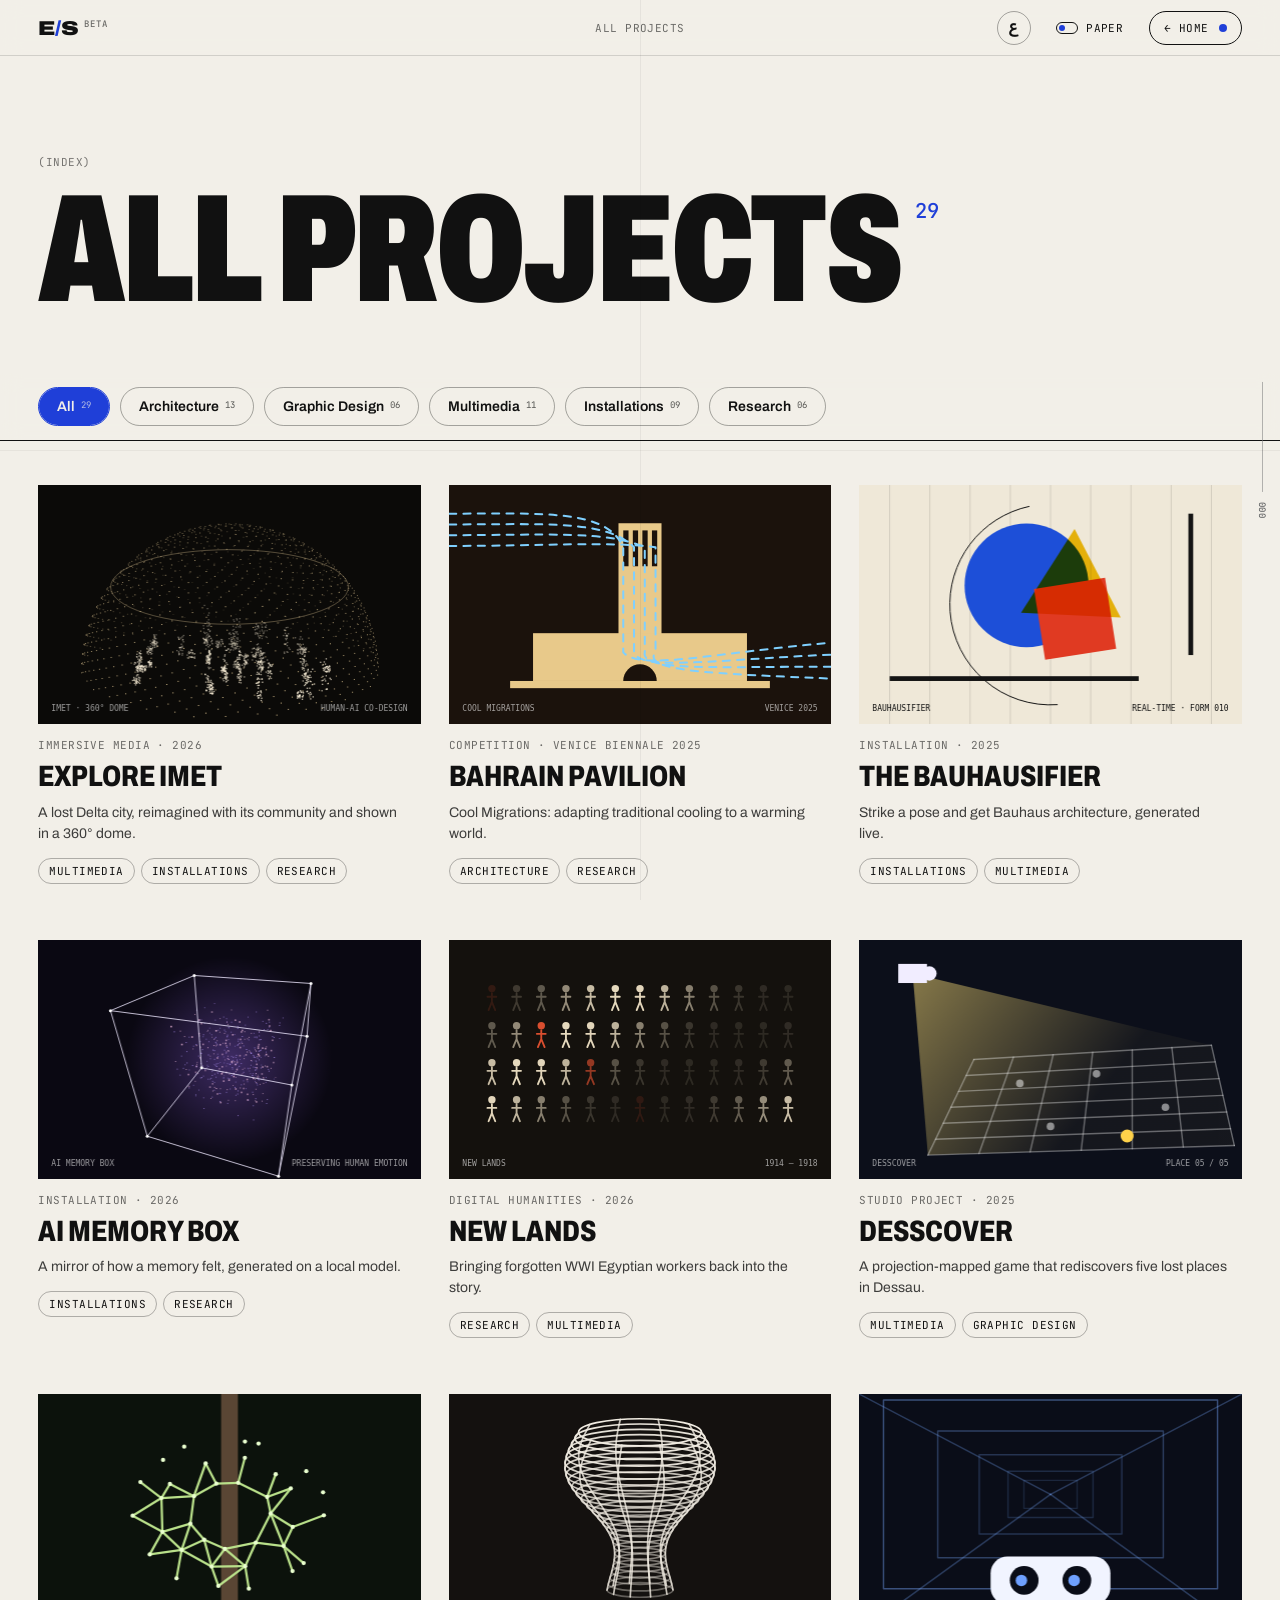
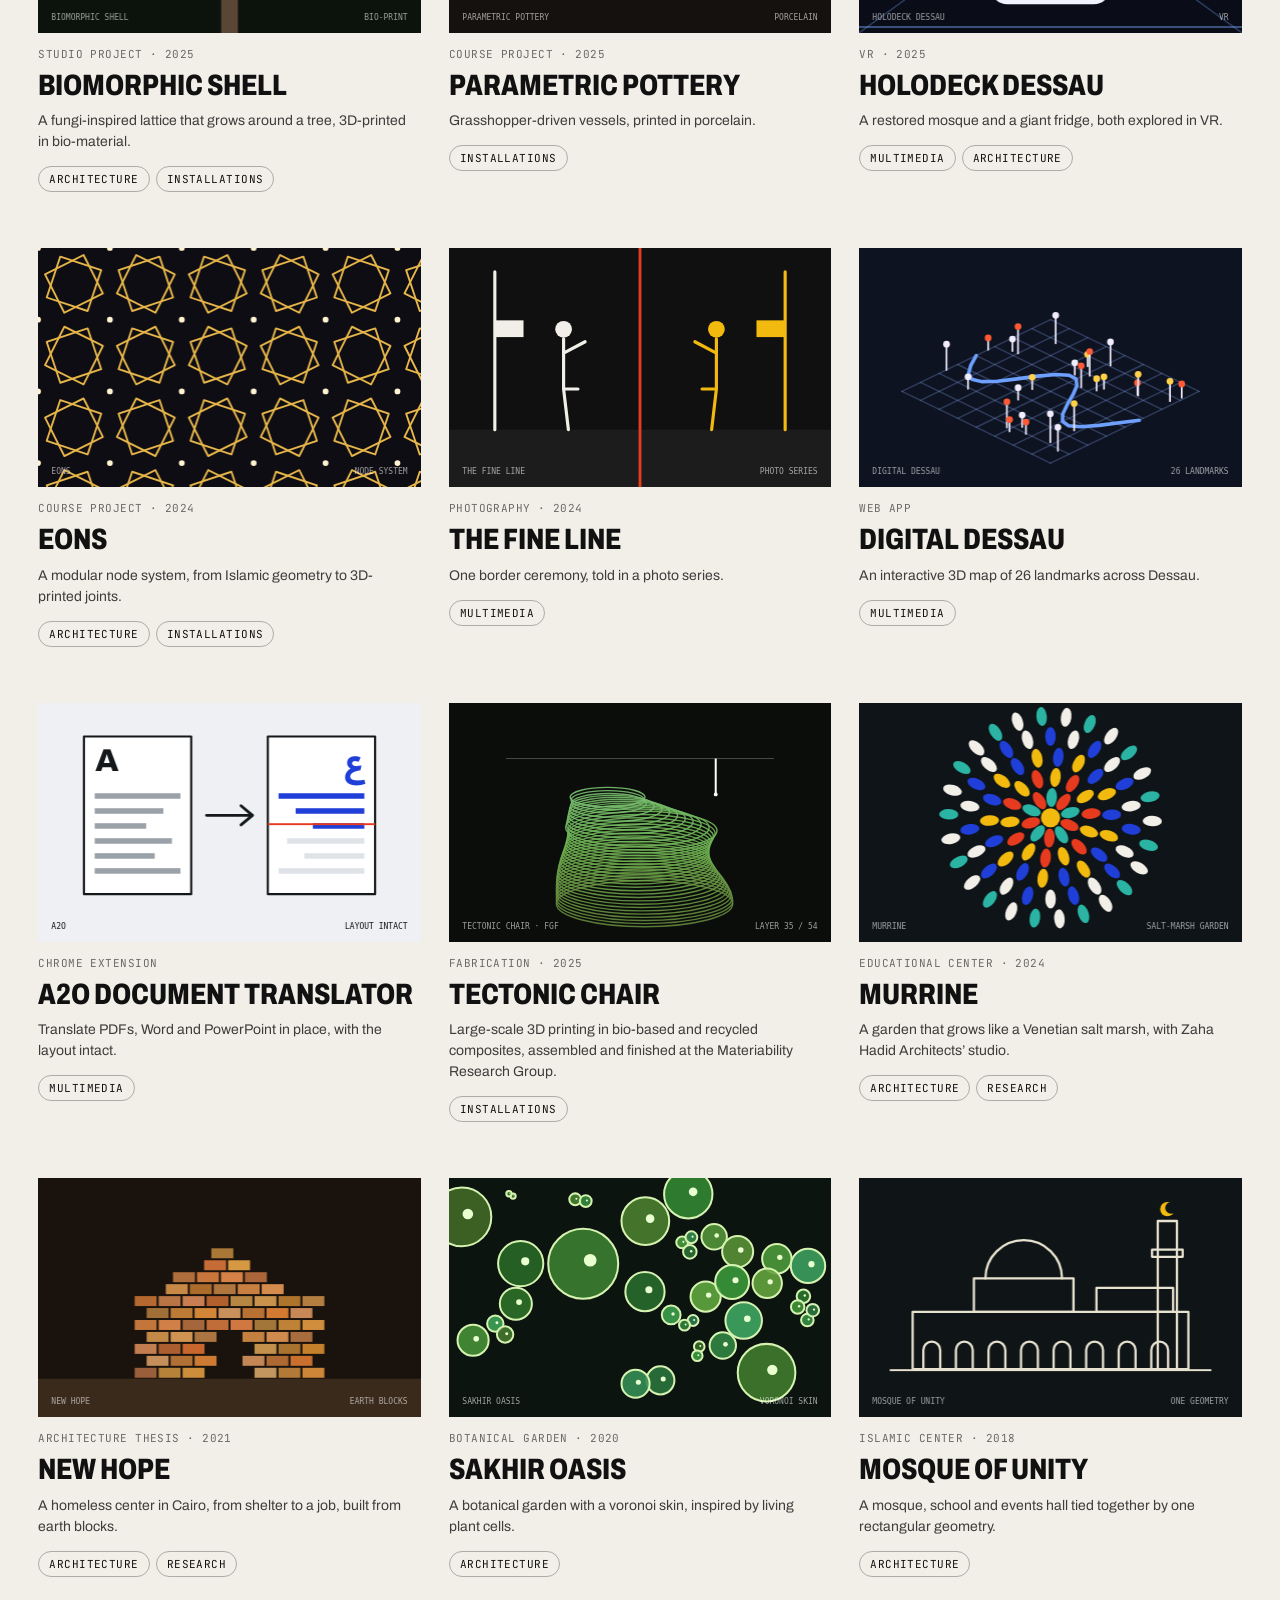
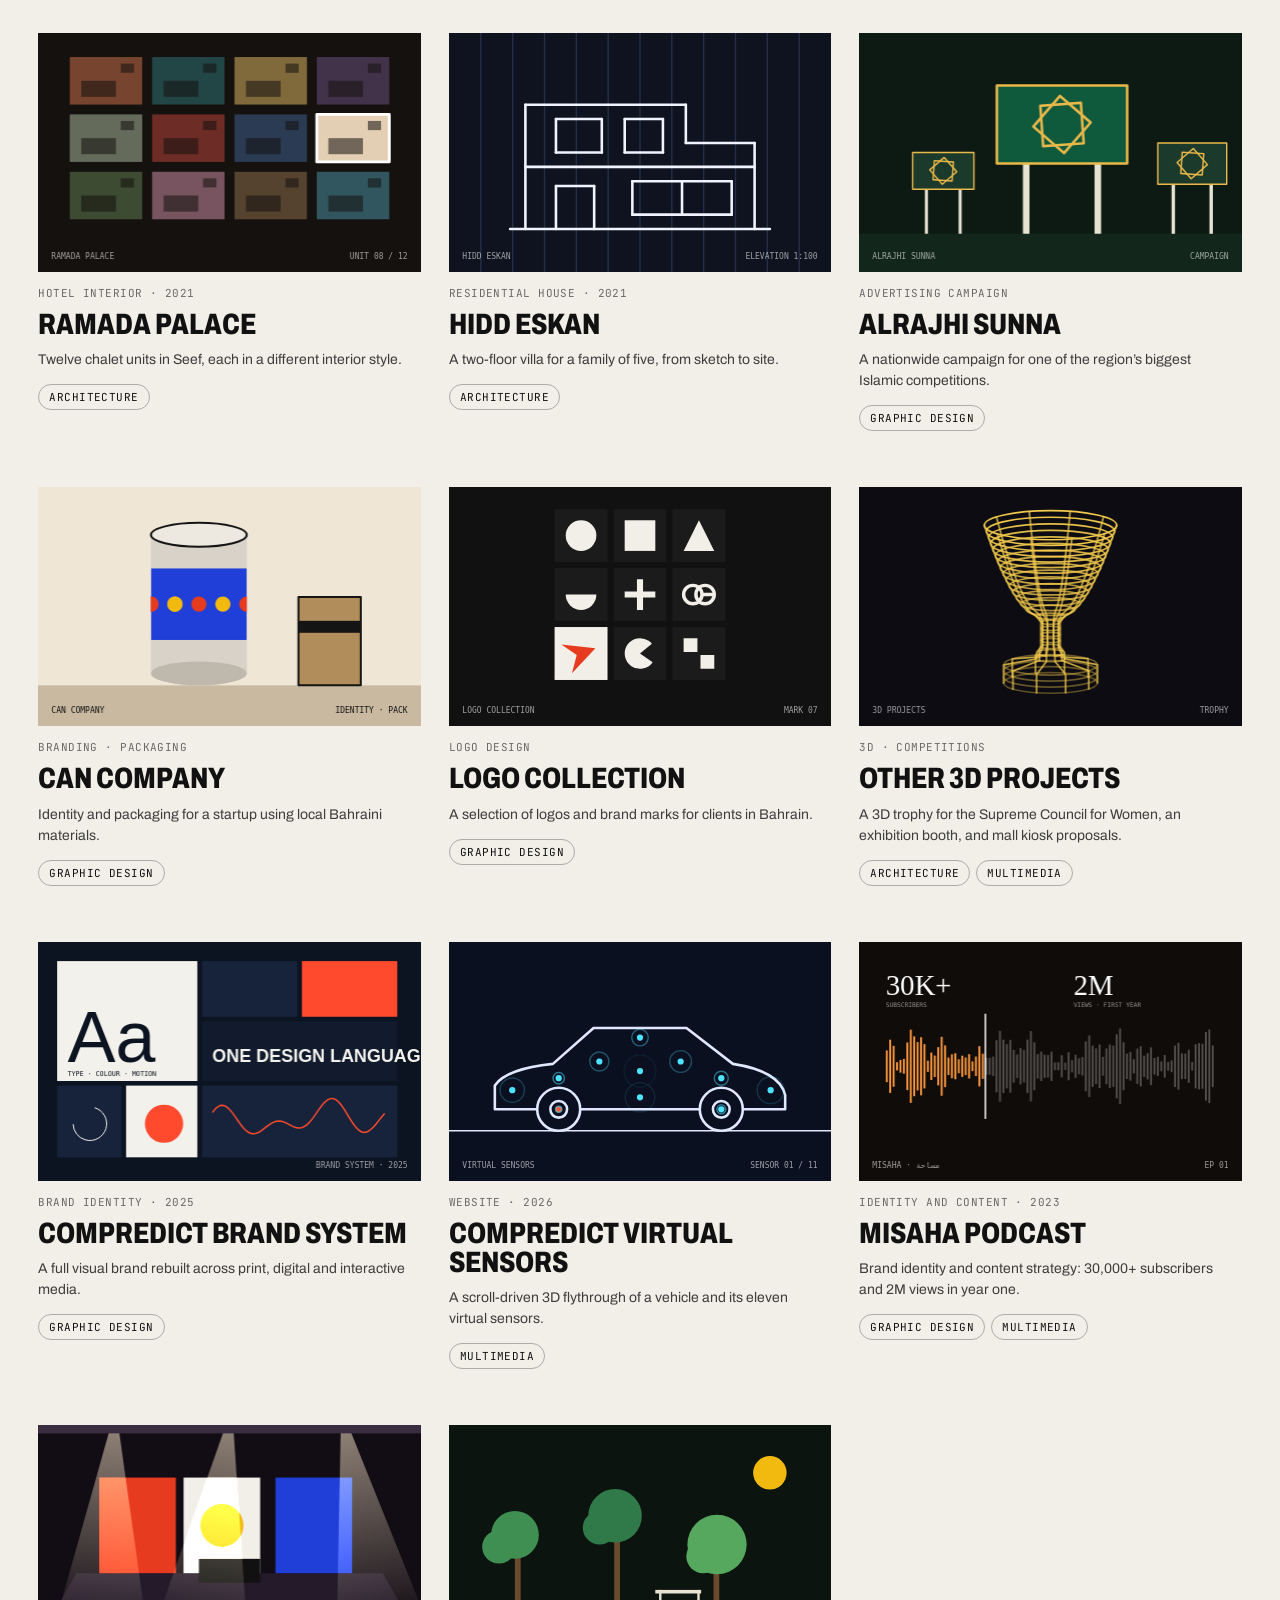
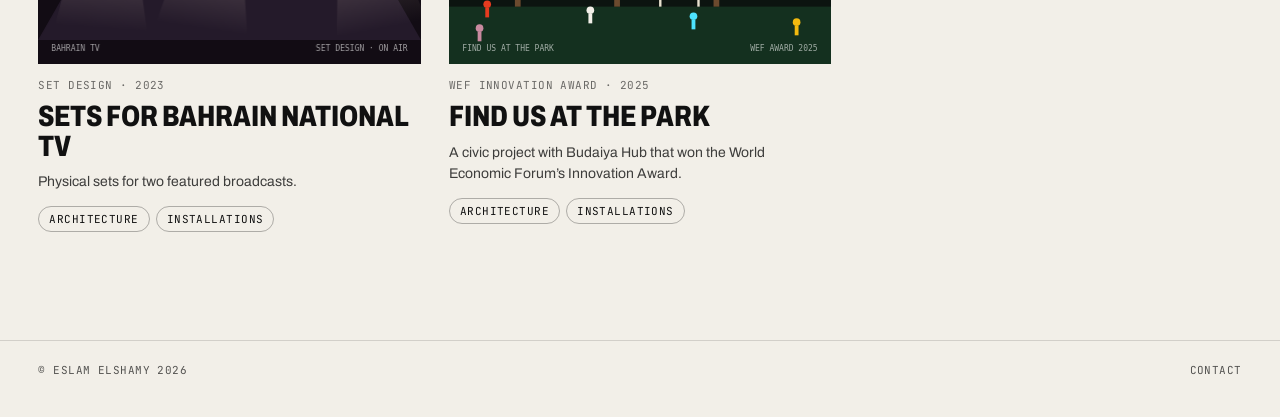
==== commit 9fd648d5: "Add files via upload" ====
--- a/case.html
+++ b/case.html
@@ -7,7 +7,7 @@
 <link rel="preconnect" href="https://fonts.googleapis.com">
 <link rel="preconnect" href="https://fonts.gstatic.com" crossorigin>
 <link href="https://fonts.googleapis.com/css2?family=Archivo:wdth,wght@62..125,100..900&family=JetBrains+Mono:wght@400;500&family=Readex+Pro:wght@300..700&display=swap" rel="stylesheet">
-<link rel="stylesheet" href="style.css?v=31">
+<link rel="stylesheet" href="style.css?v=43">
 </head>
 <body class="entering pp cs">
 
@@ -18,7 +18,7 @@
 <div id="rail" aria-hidden="true"><i><b id="railF"></b></i><span id="pct" class="mono">000</span></div>
 
 <header id="nav">
-  <a href="index.html" class="mark leave" dir="ltr">E<span>/</span>E</a>
+  <a href="index.html" class="mark leave" dir="ltr">E<span>/</span>S<small class="beta">beta</small></a>
   <span class="mono nav-mid" id="csName"></span>
   <div class="nav-r">
     <button id="lang" type="button" aria-label="Switch language / تغيير اللغة" data-i18n="langBtn">ع</button>
@@ -38,9 +38,9 @@
   <button type="button" id="lbN" aria-label="Next">→</button>
 </div>
 
-<script src="i18n.js?v=31"></script>
-<script src="case-data.js?v=31"></script>
-<script src="shell.js?v=31"></script>
-<script src="case.js?v=31"></script>
+<script src="i18n.js?v=43"></script>
+<script src="case-data.js?v=43"></script>
+<script src="shell.js?v=43"></script>
+<script src="case.js?v=43"></script>
 </body>
 </html>
--- a/style.css
+++ b/style.css
@@ -136,7 +136,7 @@
 
 /* research accordion */
 .rrow { border-bottom: 1px solid rgb(var(--ink) / .25); }
-.rrow > button { width: 100%; display: grid; grid-template-columns: 5ch 1fr auto 24px; gap: 2vw; align-items: center; text-align: left; padding: 20px 12px; transition: padding .6s var(--e); }
+.rrow > button { width: 100%; display: grid; grid-template-columns: 1fr auto 24px; gap: 2vw; align-items: center; text-align: left; padding: 20px 12px; transition: padding .6s var(--e); }
 .rrow > button:hover { padding-left: 28px; }
 .rrow .t { font-size: clamp(16px, 1.7vw, 26px); font-weight: 500; line-height: 1.2; }
 .rrow .kind { padding: 5px 10px; border: 1px solid currentColor; border-radius: 20px; font-size: 10px; transition: background .3s, color .3s, border-color .3s; }
@@ -146,7 +146,7 @@
 .rrow .pm::after { transform: rotate(90deg); } .rrow.open .pm { transform: rotate(180deg); } .rrow.open .pm::after { transform: rotate(0); }
 .rrow .more { display: grid; grid-template-rows: 0fr; transition: grid-template-rows .7s var(--e); }
 .rrow.open .more { grid-template-rows: 1fr; }
-.rrow .more > div { overflow: hidden; } .rrow .more p { padding: 0 12px 24px calc(5ch + 2vw + 12px); max-width: 70ch; font-size: 15px; line-height: 1.5; opacity: .75; }
+.rrow .more > div { overflow: hidden; } .rrow .more p { padding: 0 12px 24px; max-width: 70ch; font-size: 15px; line-height: 1.5; opacity: .75; }
 .rrow .more a { display: inline-block; margin-top: 10px; border-bottom: 1px solid currentColor; }
 
 /* about */
@@ -157,7 +157,7 @@
 .arch-ph { position: absolute; inset: 0; display: flex; flex-direction: column; align-items: center; justify-content: center; gap: 10px; }
 .arch-ph b { font-size: 8vw; font-weight: 900; font-variation-settings: 'wdth' 125; line-height: 1; } .arch-ph span { opacity: .5; text-transform: none; font-size: 9px; }
 .badge { position: absolute; z-index: 2; width: 46%; right: -18%; bottom: -10%; animation: turn 18s linear infinite; }
-.badge text { font: 500 12.5px 'JetBrains Mono', monospace; letter-spacing: .12em; text-transform: uppercase; fill: rgb(var(--ink)); }
+.badge text { font: 500 12.5px 'JetBrains Mono', monospace; letter-spacing: .12em; text-transform: uppercase; fill: rgb(var(--hot)); }
 @keyframes turn { to { transform: rotate(360deg); } }
 .state { font-size: clamp(22px, 3.1vw, 52px); line-height: 1.12; font-weight: 500; font-variation-settings: 'wdth' 88; letter-spacing: -.01em; }
 .state span { opacity: .14; transition: opacity .4s; } .state span.on { opacity: 1; }
@@ -189,7 +189,7 @@
   .track { gap: 14vw; } .lead { width: 70vw; } .lead h2 { font-size: 24vw; }
   .card { width: 84vw; height: auto; grid-template-columns: 1fr; gap: 18px; } .frame { aspect-ratio: 4/3; } .num { font-size: 22vw; top: -13vw; left: -2vw; } .info dl { margin: 12px 0 10px; }
   .xrow { grid-template-columns: 1fr 2ch; gap: 4px 10px; } .xrow .yr { grid-column: 1 / -1; } .xrow .org { grid-column: 1; }
-  .rrow > button { grid-template-columns: 4ch 1fr 20px; } .rrow .kind { display: none; } .rrow .more p { padding-left: 12px; }
+  .rrow > button { grid-template-columns: 1fr 20px; } .rrow .kind { display: none; } .rrow .more p { padding-left: 12px; }
   .about { grid-template-columns: 1fr; } .arch-wrap { position: relative; top: 0; width: 60vw; } .arch-ph b { font-size: 20vw; }
   .stats { grid-template-columns: 1fr 1fr; row-gap: 26px; } .stats div:nth-child(3) { padding-left: 0; border-left: 0; }
   #status #xy { visibility: hidden; }
@@ -263,7 +263,7 @@
 [dir=rtl] .menu-in a:hover { padding-left: 0; padding-right: 2vw; } [dir=rtl] .xrow:hover { padding-left: 12px; padding-right: 28px; } [dir=rtl] .rrow > button:hover { padding-left: 12px; padding-right: 28px; }
 [dir=rtl] .xrow .ar { transform: scaleX(-1); } [dir=rtl] .xrow:hover .ar { transform: scaleX(-1) rotate(45deg); }
 [dir=rtl] .rrow > button, [dir=rtl] #mail { text-align: right; } [dir=rtl] .rrow .t { text-align: left; }
-[dir=rtl] .rrow .more p { padding: 0 calc(5ch + 2vw + 12px) 24px 12px; text-align: left; } [dir=rtl] .info dd { text-align: left; }
+[dir=rtl] .rrow .more p { padding: 0 12px 24px; text-align: left; } [dir=rtl] .info dd { text-align: left; }
 [dir=rtl] .stats div { padding: 18px 0 0 14px; } [dir=rtl] .stats div + div { padding-left: 14px; padding-right: 14px; border-left: 0; border-right: 1px solid rgb(var(--ink) / .25); }
 [dir=rtl] .badge { right: auto; left: -18%; } [dir=rtl] .fld:focus-within span { transform: translateX(-6px); }
 [dir=rtl] .giant { direction: ltr; } [dir=rtl] .frame .tag { left: auto; right: 0; }
@@ -325,7 +325,7 @@
 #pts { cursor: pointer; }
 
 #pgTab { position: fixed; z-index: 650; inset-inline-start: 0; top: 50%; transform: translateY(-50%); display: flex; flex-direction: column; align-items: center; gap: 12px; padding: 14px 9px; border: 1px solid rgb(var(--ink)); border-inline-start: 0;
-  border-start-end-radius: 12px; border-end-end-radius: 12px; background: rgb(var(--bg)); overflow: hidden; isolation: isolate; opacity: 0; transition: opacity .8s 2.2s, color .4s, padding .5s var(--e); }
+  border-start-end-radius: 12px; border-end-end-radius: 12px; background: rgb(var(--bg)); overflow: hidden; isolation: isolate; opacity: 0; transition: opacity .8s 2.2s, color .4s, padding .5s var(--e), translate .5s var(--e); }
 .ready #pgTab { opacity: 1; } body.menu #pgTab, body.pg #pgTab { opacity: 0; pointer-events: none; transition-delay: 0s; }
 #pgTab::before { content: ''; position: absolute; inset: 0; background: rgb(var(--hot)); transform: translateX(-101%); transition: transform .6s var(--e); z-index: -1; }
 [dir=rtl] #pgTab::before { transform: translateX(101%); }
@@ -496,3 +496,17 @@
 /* v2.10: the site ends with the contact section */
 #contact { padding-bottom: 22px; } #contact footer { position: static; margin-top: 12vh; padding-top: 16px; border-top: 1px solid rgb(var(--bg) / .25); mix-blend-mode: normal; color: inherit; opacity: .7; }
 
+
+/* v2.13: the playground tab shows only on the intro and the contact screen */
+body.pg-off #pgTab { translate: calc(-100% - 2px) 0; pointer-events: none; } [dir=rtl] body.pg-off #pgTab, body.pg-off [dir=rtl] #pgTab { translate: calc(100% + 2px) 0; }
+
+/* v2.14: blue accents (the accent is yellow in blueprint mode so it stays readable) */
+.num, .card:nth-child(3n+2) .num { -webkit-text-stroke-color: rgb(var(--hot)); }
+.lead h2 em { font-style: normal; color: rgb(var(--hot)); }
+.xrow b, .stats b { color: rgb(var(--hot)); } .xrow:hover b { color: inherit; }
+
+/* v2.15: horizontal swipes on the reel move it; vertical swipes still scroll the page */
+.pin { touch-action: pan-y; }
+
+/* v2.16: small beta tag beside the logo */
+.mark .beta { margin-inline-start: 6px; font: 500 9px 'JetBrains Mono', monospace; letter-spacing: .1em; text-transform: uppercase; vertical-align: super; opacity: .6; font-variation-settings: normal; }
